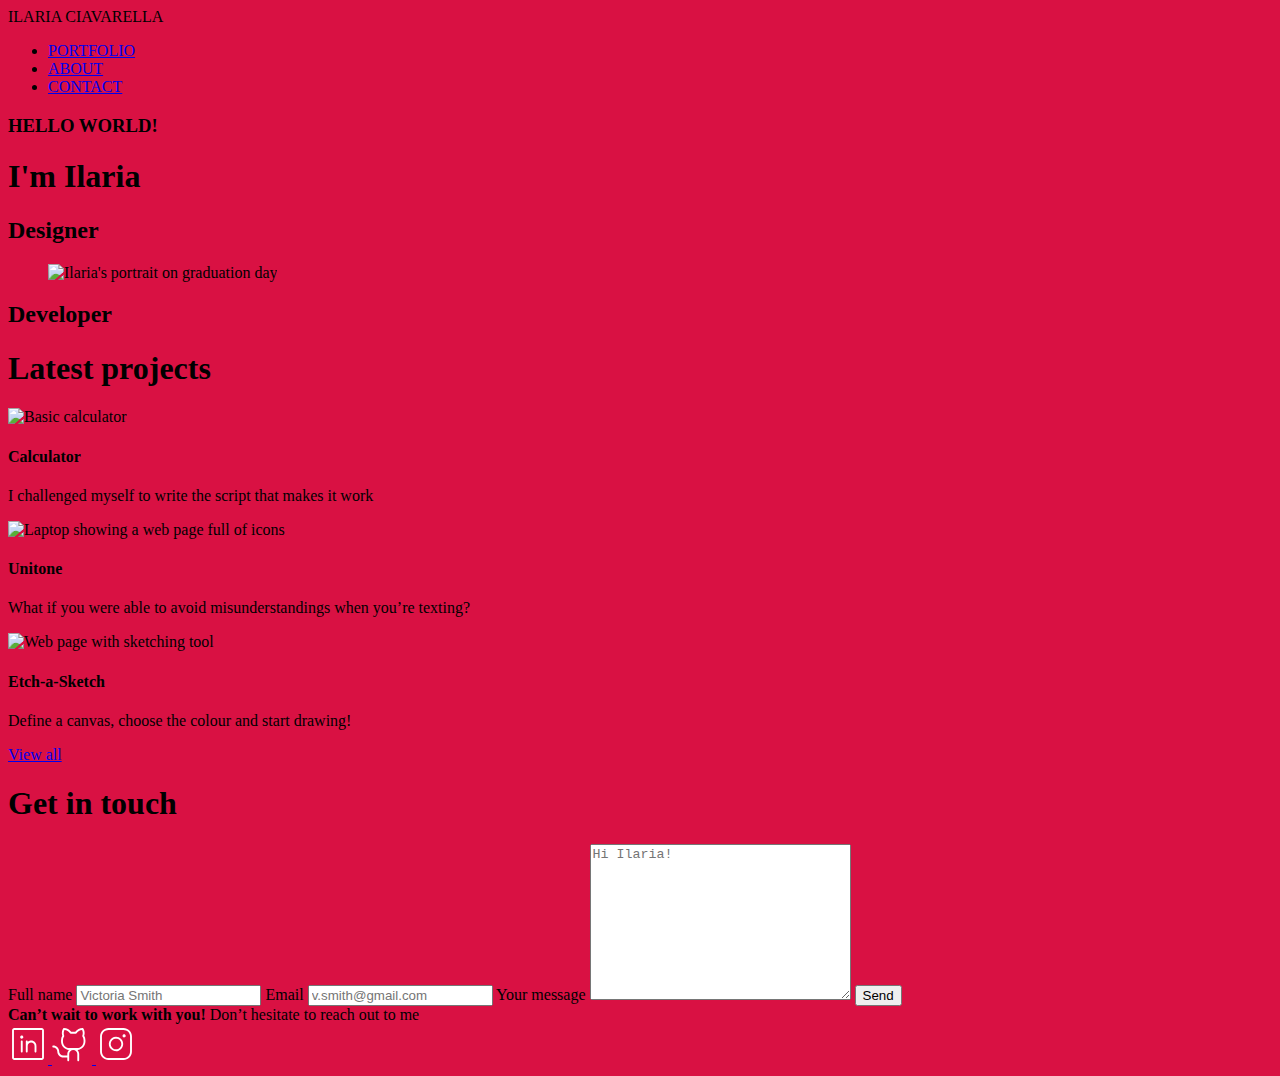
==== index.html @ 9fb79da2 "Add hidden input for contact number" ====
<!DOCTYPE html>
<html lang="en">
	<head>
		<meta charset="UTF-8" />
		<meta name="viewport" content="width=device-width, initial-scale=1.0" />
		<link rel="stylesheet" href="assets/styles.css" />

		<title>Ilaria Ciavarella &ndash; Design &amp; Development Portfolio</title>
		<meta
			name="description"
			content="Welcome to the Wonderland of your friendly neighbourhood creative talent! Here you can witness the fusion of Graphic Design and Web Development. Explore my latest projects and unlock the possibilities of design and technology. Don&rsquo;t hesitate to reach out to me: let&rsquo;s create extraordinary things together!" />

		<!-- Open Graph tags -->
		<meta
			property="og:title"
			content="Ilaria Ciavarella &ndash; Design &amp; Development Portfolio" />
		<meta property="og:type" content="website" />
		<meta
			property="og:description"
			content="Explore my latest projects and unlock the possibilities of design and technology." />
		<meta
			property="og:url"
			content="https://ilariaciavarella.github.io/personal-portfolio/" />
		<meta property="og:image" content="" />

		<!--EmailJS for contact form-->
		<script
			type="text/javascript"
			src="https://cdn.jsdelivr.net/npm/@emailjs/browser@3/dist/email.min.js"></script>
		<script type="text/javascript">
			(function () {
				emailjs.init("iQ42OYH27CbEKpE9A");
			})();
		</script>
		<script type="text/javascript">
			window.onload = function () {
				document
					.getElementById("contact-form")
					.addEventListener("submit", function (event) {
						event.preventDefault();
						// generate a five digit number for the contact_number variable
						this.contact_number.value = (Math.random() * 100000) | 0;
						// these IDs from the previous steps
						emailjs.sendForm("contact_service", "contact_form", this).then(
							function () {
								console.log("SUCCESS!");
							},
							function (error) {
								console.log("FAILED...", error);
							}
						);
					});
			};
		</script>
	</head>
	<body>
		<nav>
			<span>ILARIA CIAVARELLA</span>
			<ul>
				<li><a href="portfolio/">PORTFOLIO</a></li>
				<li><a href="about/">ABOUT</a></li>
				<li><a href="contact/">CONTACT</a></li>
			</ul>
		</nav>
		<main>
			<section>
				<div>
					<h3>HELLO WORLD!</h3>
					<h1>I'm Ilaria</h1>
				</div>
				<div>
					<h2>Designer</h2>
					<figure>
						<img
							src="assets/img/portraits/portrait_bw.jpg"
							alt="Ilaria's portrait on graduation day" />
					</figure>
					<h2>Developer</h2>
				</div>
			</section>
			<section>
				<h1>Latest projects</h1>
				<div>
					<div>
						<img
							src="assets/img/projects/calculator.jpg"
							alt="Basic calculator" />
						<h4>Calculator</h4>
						<p>I challenged myself to write the script that makes it work</p>
					</div>
					<div>
						<img
							src="assets/img/projects/unitone.jpg"
							alt="Laptop showing a web page full of icons" />
						<h4>Unitone</h4>
						<p>
							What if you were able to avoid misunderstandings when you&rsquo;re
							texting?
						</p>
					</div>
					<div>
						<img
							src="assets/img/projects/etch-a-sketch.jpg"
							alt="Web page with sketching tool" />
						<h4>Etch-a-Sketch</h4>
						<p>Define a canvas, choose the colour and start drawing!</p>
					</div>
				</div>
				<a href="portfolio/">View all</a>
			</section>
			<section>
				<h1>Get in touch</h1>
				<form action="" method="get" id="contact-form">
					<input type="hidden" name="contact_number" />
					<label for="name">Full name</label>
					<input
						id="name"
						type="text"
						name="name"
						placeholder="Victoria Smith"
						required />
					<label for="email">Email</label>
					<input
						id="email"
						type="email"
						name="email"
						placeholder="v.smith@gmail.com"
						required />
					<label for="message">Your message</label>
					<textarea
						id="message"
						name="message"
						cols="30"
						rows="10"
						placeholder="Hi Ilaria!"
						required></textarea>

					<button type="submit" value="Send">Send</button>
				</form>
			</section>
		</main>
		<footer>
			<div>
				<strong>Can&rsquo;t wait to work with you!</strong> Don&rsquo;t hesitate
				to reach out to me
			</div>
			<div>
				<a
					href="www.linkedin.com/in/ilaria-ciavarella

">
					<svg
						width="40"
						height="40"
						viewBox="0 0 40 40"
						fill="none"
						xmlns="http://www.w3.org/2000/svg">
						<path
							d="M33.75 4.0625H6.25C5.66984 4.0625 5.11344 4.29297 4.7032 4.7032C4.29297 5.11344 4.0625 5.66984 4.0625 6.25V33.75C4.0625 34.3302 4.29297 34.8866 4.7032 35.2968C5.11344 35.707 5.66984 35.9375 6.25 35.9375H33.75C34.3302 35.9375 34.8866 35.707 35.2968 35.2968C35.707 34.8866 35.9375 34.3302 35.9375 33.75V6.25C35.9375 5.66984 35.707 5.11344 35.2968 4.7032C34.8866 4.29297 34.3302 4.0625 33.75 4.0625ZM34.0625 33.75C34.0625 33.8329 34.0296 33.9124 33.971 33.971C33.9124 34.0296 33.8329 34.0625 33.75 34.0625H6.25C6.16712 34.0625 6.08763 34.0296 6.02903 33.971C5.97042 33.9124 5.9375 33.8329 5.9375 33.75V6.25C5.9375 6.16712 5.97042 6.08763 6.02903 6.02903C6.08763 5.97042 6.16712 5.9375 6.25 5.9375H33.75C33.8329 5.9375 33.9124 5.97042 33.971 6.02903C34.0296 6.08763 34.0625 6.16712 34.0625 6.25V33.75ZM14.6875 17.5V27.5C14.6875 27.7486 14.5887 27.9871 14.4129 28.1629C14.2371 28.3387 13.9986 28.4375 13.75 28.4375C13.5014 28.4375 13.2629 28.3387 13.0871 28.1629C12.9113 27.9871 12.8125 27.7486 12.8125 27.5V17.5C12.8125 17.2514 12.9113 17.0129 13.0871 16.8371C13.2629 16.6613 13.5014 16.5625 13.75 16.5625C13.9986 16.5625 14.2371 16.6613 14.4129 16.8371C14.5887 17.0129 14.6875 17.2514 14.6875 17.5ZM28.4375 21.875V27.5C28.4375 27.7486 28.3387 27.9871 28.1629 28.1629C27.9871 28.3387 27.7486 28.4375 27.5 28.4375C27.2514 28.4375 27.0129 28.3387 26.8371 28.1629C26.6613 27.9871 26.5625 27.7486 26.5625 27.5V21.875C26.5625 20.9633 26.2003 20.089 25.5557 19.4443C24.911 18.7997 24.0367 18.4375 23.125 18.4375C22.2133 18.4375 21.339 18.7997 20.6943 19.4443C20.0497 20.089 19.6875 20.9633 19.6875 21.875V27.5C19.6875 27.7486 19.5887 27.9871 19.4129 28.1629C19.2371 28.3387 18.9986 28.4375 18.75 28.4375C18.5014 28.4375 18.2629 28.3387 18.0871 28.1629C17.9113 27.9871 17.8125 27.7486 17.8125 27.5V17.5C17.8125 17.2514 17.9113 17.0129 18.0871 16.8371C18.2629 16.6613 18.5014 16.5625 18.75 16.5625C18.9986 16.5625 19.2371 16.6613 19.4129 16.8371C19.5887 17.0129 19.6875 17.2514 19.6875 17.5V17.8297C20.4601 17.174 21.4042 16.7529 22.4082 16.6162C23.4123 16.4795 24.4346 16.6328 25.3544 17.0581C26.2742 17.4833 27.0532 18.1627 27.5994 19.0162C28.1457 19.8697 28.4365 20.8617 28.4375 21.875ZM15.3125 13.125C15.3125 13.434 15.2209 13.7361 15.0492 13.9931C14.8775 14.25 14.6335 14.4503 14.3479 14.5686C14.0624 14.6868 13.7483 14.7178 13.4452 14.6575C13.1421 14.5972 12.8637 14.4484 12.6451 14.2299C12.4266 14.0113 12.2778 13.7329 12.2175 13.4298C12.1572 13.1267 12.1882 12.8126 12.3064 12.5271C12.4247 12.2415 12.625 11.9975 12.8819 11.8258C13.1389 11.6541 13.441 11.5625 13.75 11.5625C14.1644 11.5625 14.5618 11.7271 14.8549 12.0201C15.1479 12.3132 15.3125 12.7106 15.3125 13.125Z"
							fill="white" />
					</svg>
				</a>
				<a href="https://github.com/ilariaciavarella">
					<svg
						width="40"
						height="40"
						viewBox="0 0 40 40"
						fill="none"
						xmlns="http://www.w3.org/2000/svg">
						<path
							d="M32.2078 11.8625C32.6023 10.6551 32.7376 9.378 32.6049 8.11471C32.4721 6.85142 32.0743 5.63035 31.4375 4.53127C31.3552 4.38867 31.2367 4.27026 31.0941 4.18797C30.9515 4.10568 30.7897 4.06242 30.625 4.06252C29.1911 4.05934 27.777 4.39783 26.4999 5.04996C25.2228 5.70209 24.1195 6.64908 23.2812 7.81252H19.2188C18.3805 6.64908 17.2772 5.70209 16.0001 5.04996C14.723 4.39783 13.3089 4.05934 11.875 4.06252C11.7103 4.06242 11.5485 4.10568 11.4059 4.18797C11.2633 4.27026 11.1448 4.38867 11.0625 4.53127C10.4257 5.63035 10.0279 6.85142 9.89515 8.11471C9.76241 9.378 9.8977 10.6551 10.2922 11.8625C9.50117 13.1904 9.07683 14.7045 9.0625 16.25V17.5C9.06525 19.6408 9.88071 21.7006 11.344 23.2631C12.8073 24.8256 14.8094 25.7743 16.9453 25.9172C15.8965 27.0177 15.3118 28.4798 15.3125 30V31.5625H11.25C10.1726 31.5625 9.13925 31.1345 8.37738 30.3726C7.61551 29.6108 7.1875 28.5775 7.1875 27.5C7.1875 25.9253 6.56194 24.4151 5.44845 23.3016C4.33495 22.1881 2.82472 21.5625 1.25 21.5625C1.00136 21.5625 0.762903 21.6613 0.587087 21.8371C0.411272 22.0129 0.3125 22.2514 0.3125 22.5C0.3125 22.7487 0.411272 22.9871 0.587087 23.1629C0.762903 23.3388 1.00136 23.4375 1.25 23.4375C2.32744 23.4375 3.36075 23.8655 4.12262 24.6274C4.88449 25.3893 5.3125 26.4226 5.3125 27.5C5.3125 29.0747 5.93806 30.585 7.05155 31.6985C8.16505 32.812 9.67528 33.4375 11.25 33.4375H15.3125V36.25C15.3125 36.4987 15.4113 36.7371 15.5871 36.9129C15.7629 37.0887 16.0014 37.1875 16.25 37.1875C16.4986 37.1875 16.7371 37.0887 16.9129 36.9129C17.0887 36.7371 17.1875 36.4987 17.1875 36.25V30C17.1875 28.9226 17.6155 27.8893 18.3774 27.1274C19.1392 26.3655 20.1726 25.9375 21.25 25.9375C22.3274 25.9375 23.3608 26.3655 24.1226 27.1274C24.8845 27.8893 25.3125 28.9226 25.3125 30V36.25C25.3125 36.4987 25.4113 36.7371 25.5871 36.9129C25.7629 37.0887 26.0014 37.1875 26.25 37.1875C26.4986 37.1875 26.7371 37.0887 26.9129 36.9129C27.0887 36.7371 27.1875 36.4987 27.1875 36.25V30C27.1882 28.4798 26.6035 27.0177 25.5547 25.9172C27.6906 25.7743 29.6927 24.8256 31.156 23.2631C32.6193 21.7006 33.4348 19.6408 33.4375 17.5V16.25C33.4232 14.7045 32.9988 13.1904 32.2078 11.8625ZM31.5625 17.5C31.5625 19.2405 30.8711 20.9097 29.6404 22.1404C28.4097 23.3711 26.7405 24.0625 25 24.0625H17.5C15.7595 24.0625 14.0903 23.3711 12.8596 22.1404C11.6289 20.9097 10.9375 19.2405 10.9375 17.5V16.25C10.9539 14.9322 11.3499 13.647 12.0781 12.5485C12.1738 12.4215 12.2356 12.2723 12.2578 12.1148C12.2799 11.9574 12.2616 11.7969 12.2047 11.6485C11.8509 10.735 11.6882 9.75877 11.7266 8.77999C11.7651 7.80121 12.0038 6.8407 12.4281 5.95783C13.5388 6.04162 14.6146 6.38324 15.5702 6.95554C16.5258 7.52785 17.3347 8.31508 17.9328 9.25471C18.0176 9.38747 18.1345 9.49672 18.2727 9.57237C18.4109 9.64801 18.5659 9.68762 18.7234 9.68752H23.7766C23.934 9.68778 24.0889 9.64842 24.227 9.57305C24.3652 9.49768 24.4822 9.38874 24.5672 9.25627C25.1649 8.31618 25.9738 7.52852 26.9294 6.95591C27.885 6.38331 28.961 6.04156 30.0719 5.95783C30.4962 6.8407 30.7349 7.80121 30.7734 8.77999C30.8118 9.75877 30.6491 10.735 30.2953 11.6485C30.2385 11.7962 30.22 11.956 30.2416 12.1128C30.2632 12.2696 30.3241 12.4184 30.4187 12.5453C31.1493 13.6441 31.5465 14.9307 31.5625 16.25V17.5Z"
							fill="white" />
					</svg>
				</a>
				<a href="https://www.instagram.com/lil.ciavarella/">
					<svg
						width="40"
						height="40"
						viewBox="0 0 40 40"
						fill="none"
						xmlns="http://www.w3.org/2000/svg">
						<path
							d="M20 12.8125C18.5784 12.8125 17.1888 13.234 16.0068 14.0238C14.8249 14.8136 13.9036 15.9361 13.3596 17.2495C12.8156 18.5628 12.6733 20.008 12.9506 21.4022C13.2279 22.7964 13.9125 24.0771 14.9177 25.0823C15.9229 26.0875 17.2036 26.7721 18.5978 27.0494C19.992 27.3267 21.4372 27.1844 22.7505 26.6404C24.0639 26.0964 25.1864 25.1751 25.9762 23.9932C26.766 22.8112 27.1875 21.4216 27.1875 20C27.185 18.0945 26.427 16.2678 25.0796 14.9204C23.7322 13.573 21.9055 12.815 20 12.8125ZM20 25.3125C18.9493 25.3125 17.9222 25.0009 17.0485 24.4172C16.1749 23.8334 15.494 23.0037 15.0919 22.033C14.6898 21.0623 14.5846 19.9941 14.7896 18.9636C14.9946 17.9331 15.5005 16.9865 16.2435 16.2435C16.9865 15.5005 17.9331 14.9946 18.9636 14.7896C19.9941 14.5846 21.0623 14.6898 22.033 15.0919C23.0037 15.494 23.8334 16.1749 24.4172 17.0485C25.0009 17.9222 25.3125 18.9493 25.3125 20C25.3125 21.409 24.7528 22.7602 23.7565 23.7565C22.7602 24.7528 21.409 25.3125 20 25.3125ZM27.5 4.0625H12.5C10.263 4.06498 8.11833 4.95473 6.53653 6.53653C4.95473 8.11833 4.06498 10.263 4.0625 12.5V27.5C4.06498 29.737 4.95473 31.8817 6.53653 33.4635C8.11833 35.0453 10.263 35.935 12.5 35.9375H27.5C29.737 35.935 31.8817 35.0453 33.4635 33.4635C35.0453 31.8817 35.935 29.737 35.9375 27.5V12.5C35.935 10.263 35.0453 8.11833 33.4635 6.53653C31.8817 4.95473 29.737 4.06498 27.5 4.0625ZM34.0625 27.5C34.0625 29.2405 33.3711 30.9097 32.1404 32.1404C30.9097 33.3711 29.2405 34.0625 27.5 34.0625H12.5C10.7595 34.0625 9.09032 33.3711 7.85961 32.1404C6.6289 30.9097 5.9375 29.2405 5.9375 27.5V12.5C5.9375 10.7595 6.6289 9.09032 7.85961 7.85961C9.09032 6.6289 10.7595 5.9375 12.5 5.9375H27.5C29.2405 5.9375 30.9097 6.6289 32.1404 7.85961C33.3711 9.09032 34.0625 10.7595 34.0625 12.5V27.5ZM29.6875 11.875C29.6875 12.184 29.5959 12.4861 29.4242 12.7431C29.2525 13 29.0085 13.2003 28.7229 13.3186C28.4374 13.4368 28.1233 13.4678 27.8202 13.4075C27.5171 13.3472 27.2387 13.1984 27.0201 12.9799C26.8016 12.7613 26.6528 12.4829 26.5925 12.1798C26.5322 11.8767 26.5632 11.5626 26.6814 11.2771C26.7997 10.9915 27 10.7475 27.2569 10.5758C27.5139 10.4041 27.816 10.3125 28.125 10.3125C28.5394 10.3125 28.9368 10.4771 29.2299 10.7701C29.5229 11.0632 29.6875 11.4606 29.6875 11.875Z"
							fill="white" />
					</svg>
				</a>
			</div>
		</footer>
	</body>
</html>
---- assets/styles.css ----
:root {
	--lightgrey: #f0f5f5;
	--red: #d91143;
}

body {
	background: var(--red);
}
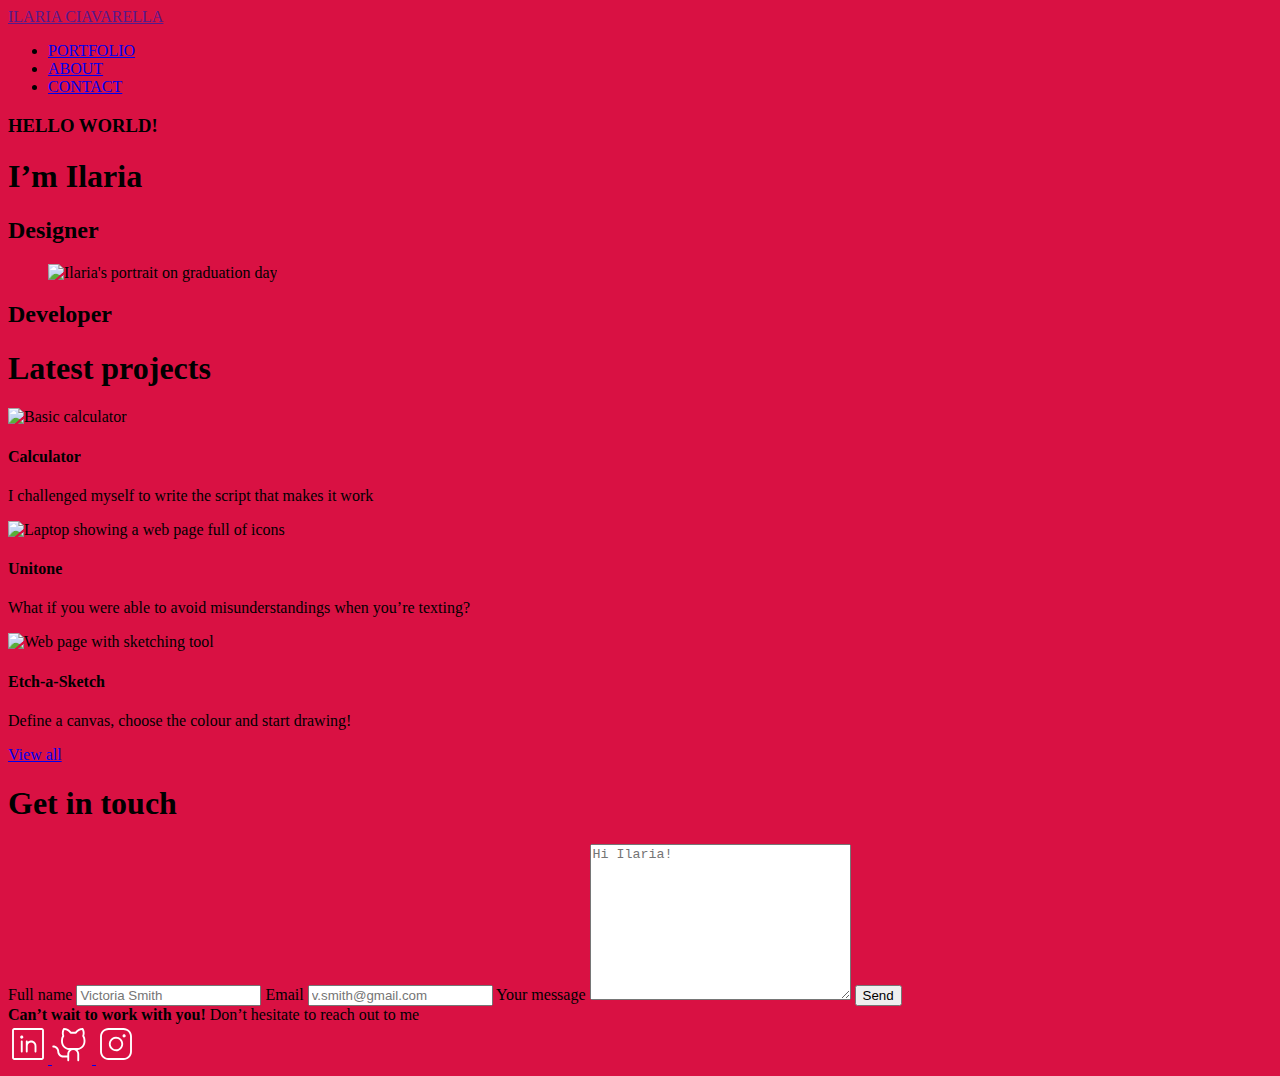
==== commit bc70d04c: "Fix nav links" ====
--- a/index.html
+++ b/index.html
@@ -55,7 +55,7 @@
 	</head>
 	<body>
 		<nav>
-			<span>ILARIA CIAVARELLA</span>
+			<span><a href="">ILARIA CIAVARELLA</a></span>
 			<ul>
 				<li><a href="portfolio/">PORTFOLIO</a></li>
 				<li><a href="about/">ABOUT</a></li>
@@ -66,7 +66,7 @@
 			<section>
 				<div>
 					<h3>HELLO WORLD!</h3>
-					<h1>I'm Ilaria</h1>
+					<h1>I&rsquo;m Ilaria</h1>
 				</div>
 				<div>
 					<h2>Designer</h2>
@@ -112,18 +112,18 @@
 				<h1>Get in touch</h1>
 				<form action="" method="get" id="contact-form">
 					<input type="hidden" name="contact_number" />
-					<label for="name">Full name</label>
+					<label for="user-name">Full name</label>
 					<input
-						id="name"
+						id="user-name"
 						type="text"
-						name="name"
+						name="user-name"
 						placeholder="Victoria Smith"
 						required />
-					<label for="email">Email</label>
+					<label for="user-email">Email</label>
 					<input
-						id="email"
+						id="user-email"
 						type="email"
-						name="email"
+						name="user-email"
 						placeholder="v.smith@gmail.com"
 						required />
 					<label for="message">Your message</label>
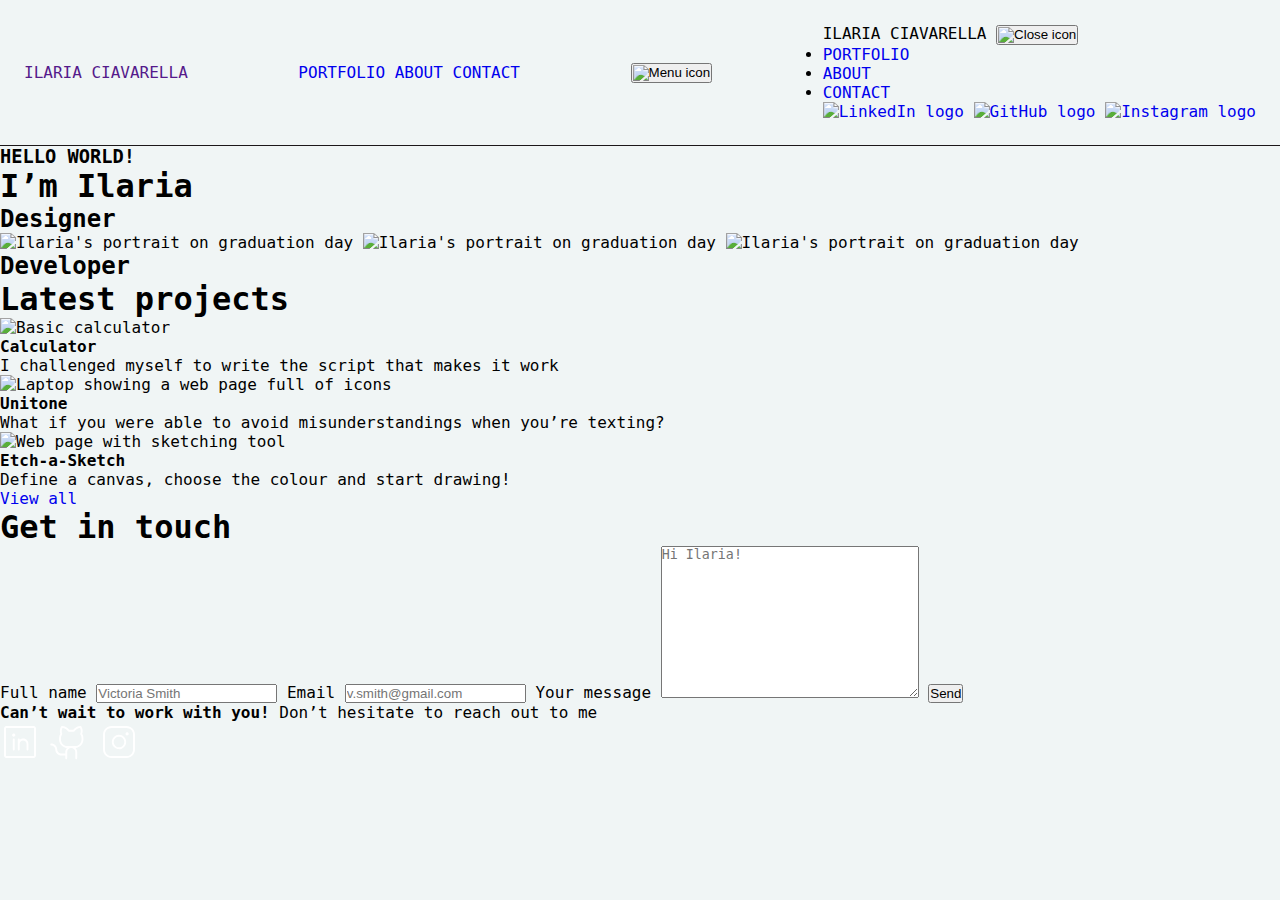
==== commit 219b803d: "Hide menu" ====
--- a/index.html
+++ b/index.html
@@ -4,6 +4,9 @@
 		<meta charset="UTF-8" />
 		<meta name="viewport" content="width=device-width, initial-scale=1.0" />
 		<link rel="stylesheet" href="assets/styles.css" />
+		<link
+			rel="stylesheet"
+			href="//cdn.jsdelivr.net/npm/hack-font@3.3.0/build/web/hack.css" />
 
 		<title>Ilaria Ciavarella &ndash; Design &amp; Development Portfolio</title>
 		<meta
@@ -56,11 +59,48 @@
 	<body>
 		<nav>
 			<span><a href="">ILARIA CIAVARELLA</a></span>
-			<ul>
-				<li><a href="portfolio/">PORTFOLIO</a></li>
-				<li><a href="about/">ABOUT</a></li>
-				<li><a href="contact/">CONTACT</a></li>
+			<ul class="dskt-nav">
+				<li><a href="/portfolio/">PORTFOLIO</a></li>
+				<li><a href="/about/">ABOUT</a></li>
+				<li><a href="/contact/">CONTACT</a></li>
 			</ul>
+			<button id="menu-btn">
+				<img src="assets/img/nav_mobile/nav-menu.svg" alt="Menu icon" />
+			</button>
+
+			<div id="mobile-menu">
+				<div class="menu-style">
+					<div>
+						<span>ILARIA CIAVARELLA</span>
+						<button id="close-btn">
+							<img src="assets/img/nav_mobile/nav-close.svg" alt="Close icon" />
+						</button>
+					</div>
+					<ul class="mobile-nav">
+						<li><a href="portfolio/">PORTFOLIO</a></li>
+						<li><a href="about/">ABOUT</a></li>
+						<li><a href="contact/">CONTACT</a></li>
+					</ul>
+					<div>
+						<a
+							href="www.linkedin.com/in/ilaria-ciavarella
+					
+					">
+							<img
+								src="assets/img/social_icons/linkedin.svg"
+								alt="LinkedIn logo" />
+						</a>
+						<a href="https://github.com/ilariaciavarella">
+							<img src="assets/img/social_icons/github.svg" alt="GitHub logo" />
+						</a>
+						<a href="https://www.instagram.com/lil.ciavarella/">
+							<img
+								src="assets/img/social_icons/instagram.svg"
+								alt="Instagram logo" />
+						</a>
+					</div>
+				</div>
+			</div>
 		</nav>
 		<main>
 			<section>
@@ -71,6 +111,12 @@
 				<div>
 					<h2>Designer</h2>
 					<figure>
+						<img
+							src="assets/img/portraits/portrait_art.jpeg"
+							alt="Ilaria's portrait on graduation day" />
+						<img
+							src="assets/img/portraits/portrait_glitch.gif"
+							alt="Ilaria's portrait on graduation day" />
 						<img
 							src="assets/img/portraits/portrait_bw.jpg"
 							alt="Ilaria's portrait on graduation day" />
--- a/assets/styles.css
+++ b/assets/styles.css
@@ -1,8 +1,83 @@
+/* GLOBAL */
 :root {
 	--lightgrey: #f0f5f5;
 	--red: #d91143;
+	--blue: #2fb6b2;
+	--darkgrey: #1c1719;
+}
+
+* {
+	margin: 0;
+	padding: 0;
+	box-sizing: border-box;
+}
+
+/* TO BE DELETED */
+img[src*=".jp"] {
+	width: 120px;
+}
+
+img[src$=".gif"] {
+	width: 120px;
 }
 
 body {
-	background: var(--red);
+	font-family: Hack, monospace;
+	background-color: var(--lightgrey);
+	font-size: 16px;
+
+	/* TO BE DELETED */
+	width: 100vw;
+	overflow-x: hidden;
+	overflow-y: scroll;
 }
+
+a {
+	text-decoration: none;
+}
+
+nav {
+	background-color: var(--lightgrey);
+	border-bottom: 1px solid var(--darkgrey);
+	padding: 24px;
+	display: flex;
+	align-items: center;
+	justify-content: space-between;
+	position: sticky;
+	top: 0;
+}
+
+@media only screen and (max-width: 500px) {
+	.dskt-nav {
+		display: none;
+	}
+
+	#mobile-menu {
+		display: none;
+	}
+
+	.menu-style {
+		width: 100vw;
+		height: 100vh;
+		padding: 16px 40px;
+		background-color: var(--darkgrey);
+		color: white;
+		display: flex;
+		flex-direction: column;
+		justify-content: space-between;
+	}
+}
+
+@media only screen and (min-width: 501px) {
+	nav > img {
+		display: none;
+	}
+
+	.dskt-nav {
+		list-style-type: none;
+	}
+
+	.dskt-nav > li {
+		display: inline;
+	}
+}
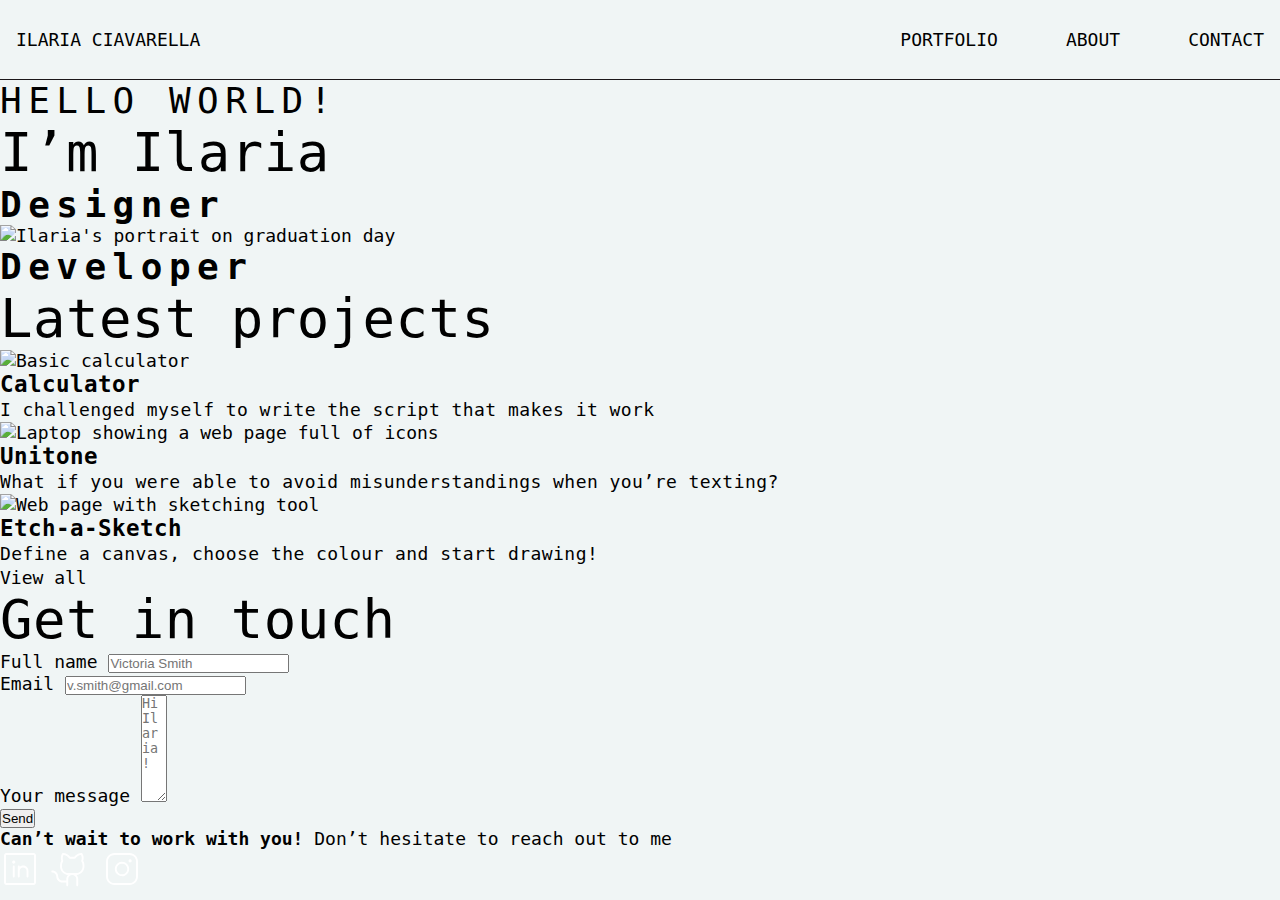
==== commit 338d3899: "add style to nav but now mobile version doesn't work" ====
--- a/index.html
+++ b/index.html
@@ -3,10 +3,11 @@
 	<head>
 		<meta charset="UTF-8" />
 		<meta name="viewport" content="width=device-width, initial-scale=1.0" />
-		<link rel="stylesheet" href="assets/styles.css" />
+		<link rel="stylesheet" href="assets/css/styles.css" />
 		<link
 			rel="stylesheet"
 			href="//cdn.jsdelivr.net/npm/hack-font@3.3.0/build/web/hack.css" />
+		<script src="assets/script/script.js" defer></script>
 
 		<title>Ilaria Ciavarella &ndash; Design &amp; Development Portfolio</title>
 		<meta
@@ -57,25 +58,24 @@
 		</script>
 	</head>
 	<body>
-		<nav>
-			<span><a href="">ILARIA CIAVARELLA</a></span>
-			<ul class="dskt-nav">
-				<li><a href="/portfolio/">PORTFOLIO</a></li>
-				<li><a href="/about/">ABOUT</a></li>
-				<li><a href="/contact/">CONTACT</a></li>
+		<nav id="nav">
+			<span class="logo"><a href="">ILARIA CIAVARELLA</a></span>
+			<ul class="full-nav">
+				<li><a class="nav-link" href="/portfolio/">PORTFOLIO</a></li>
+				<li><a class="nav-link" href="/about/">ABOUT</a></li>
+				<li><a class="nav-link" href="/contact/">CONTACT</a></li>
 			</ul>
-			<button id="menu-btn">
+			<button class="icon" id="menu-btn" onclick="openMenu()">
 				<img src="assets/img/nav_mobile/nav-menu.svg" alt="Menu icon" />
 			</button>
-
+			<button class="icon" id="close-btn" onclick="closeMenu()">
+				<img src="assets/img/nav_mobile/nav-close.svg" alt="Close icon" />
+			</button>
+
+			<!--Mobile menu-->
 			<div id="mobile-menu">
-				<div class="menu-style">
-					<div>
-						<span>ILARIA CIAVARELLA</span>
-						<button id="close-btn">
-							<img src="assets/img/nav_mobile/nav-close.svg" alt="Close icon" />
-						</button>
-					</div>
+				<div id="menu-content">
+					<div class="spacing"></div>
 					<ul class="mobile-nav">
 						<li><a href="portfolio/">PORTFOLIO</a></li>
 						<li><a href="about/">ABOUT</a></li>
@@ -102,89 +102,113 @@
 				</div>
 			</div>
 		</nav>
+
 		<main>
-			<section>
-				<div>
+			<section class="intro">
+				<div id="greetings">
 					<h3>HELLO WORLD!</h3>
 					<h1>I&rsquo;m Ilaria</h1>
 				</div>
-				<div>
+
+				<div id="descr">
 					<h2>Designer</h2>
-					<figure>
-						<img
-							src="assets/img/portraits/portrait_art.jpeg"
-							alt="Ilaria's portrait on graduation day" />
-						<img
-							src="assets/img/portraits/portrait_glitch.gif"
-							alt="Ilaria's portrait on graduation day" />
-						<img
-							src="assets/img/portraits/portrait_bw.jpg"
-							alt="Ilaria's portrait on graduation day" />
-					</figure>
+					<!-- <img
+						src="assets/img/portraits/portrait_art.jpeg"
+						alt="Ilaria's portrait on graduation day" />
+					<img
+						src="assets/img/portraits/portrait_glitch.gif"
+						alt="Ilaria's portrait on graduation day" /> -->
+					<img
+						src="assets/img/portraits/portrait_bw.jpg"
+						alt="Ilaria's portrait on graduation day" />
 					<h2>Developer</h2>
 				</div>
 			</section>
-			<section>
+			<section class="projects">
 				<h1>Latest projects</h1>
-				<div>
-					<div>
-						<img
-							src="assets/img/projects/calculator.jpg"
-							alt="Basic calculator" />
-						<h4>Calculator</h4>
-						<p>I challenged myself to write the script that makes it work</p>
-					</div>
-					<div>
-						<img
-							src="assets/img/projects/unitone.jpg"
-							alt="Laptop showing a web page full of icons" />
-						<h4>Unitone</h4>
-						<p>
-							What if you were able to avoid misunderstandings when you&rsquo;re
-							texting?
-						</p>
-					</div>
-					<div>
-						<img
-							src="assets/img/projects/etch-a-sketch.jpg"
-							alt="Web page with sketching tool" />
-						<h4>Etch-a-Sketch</h4>
-						<p>Define a canvas, choose the colour and start drawing!</p>
-					</div>
-				</div>
-				<a href="portfolio/">View all</a>
+				<div class="card-block">
+					<a href="https://ilariaciavarella.github.io/odin-calculator/">
+						<div class="card">
+							<img
+								src="assets/img/projects/calculator.jpg"
+								alt="Basic calculator" />
+							<div class="caption">
+								<h4>Calculator</h4>
+								<p>
+									I challenged myself to write the script that makes it work
+								</p>
+							</div>
+						</div>
+					</a>
+					<a
+						href="https://www.instagram.com/p/CxadKK4sT_2/?utm_source=ig_web_copy_link&igshid=MzRlODBiNWFlZA==">
+						<div class="card">
+							<img
+								src="assets/img/projects/unitone.jpg"
+								alt="Laptop showing a web page full of icons" />
+							<div class="caption">
+								<h4>Unitone</h4>
+								<p>
+									What if you were able to avoid misunderstandings when
+									you&rsquo;re texting?
+								</p>
+							</div>
+						</div>
+					</a>
+					<a href="https://ilariaciavarella.github.io/odin-etchASketch/">
+						<div class="card">
+							<img
+								src="assets/img/projects/etch-a-sketch.jpg"
+								alt="Web page with sketching tool" />
+							<div class="caption">
+								<h4>Etch-a-Sketch</h4>
+								<p>Define a canvas, choose the colour and start drawing!</p>
+							</div>
+						</div>
+					</a>
+				</div>
+				<a class="btn primary-blue" href="portfolio/">View all</a>
 			</section>
-			<section>
+			<section class="contact">
 				<h1>Get in touch</h1>
 				<form action="" method="get" id="contact-form">
 					<input type="hidden" name="contact_number" />
-					<label for="user-name">Full name</label>
-					<input
-						id="user-name"
-						type="text"
-						name="user-name"
-						placeholder="Victoria Smith"
-						required />
-					<label for="user-email">Email</label>
-					<input
-						id="user-email"
-						type="email"
-						name="user-email"
-						placeholder="v.smith@gmail.com"
-						required />
-					<label for="message">Your message</label>
-					<textarea
-						id="message"
-						name="message"
-						cols="30"
-						rows="10"
-						placeholder="Hi Ilaria!"
-						required></textarea>
-
-					<button type="submit" value="Send">Send</button>
+					<div class="question">
+						<label for="user-name">Full name</label>
+						<input
+							id="user-name"
+							type="text"
+							name="user-name"
+							placeholder="Victoria Smith"
+							required />
+					</div>
+					<div class="question">
+						<label for="user-email">Email</label>
+						<input
+							id="user-email"
+							type="email"
+							name="user-email"
+							placeholder="v.smith@gmail.com"
+							required />
+					</div>
+					<div class="question">
+						<label for="message">Your message</label>
+						<textarea
+							id="message"
+							name="message"
+							cols="1"
+							rows="7"
+							placeholder="Hi Ilaria!"
+							required></textarea>
+					</div>
+
+					<button class="btn primary-red" type="submit" value="Send">
+						Send
+					</button>
 				</form>
 			</section>
 		</main>
+
 		<footer>
 			<div>
 				<strong>Can&rsquo;t wait to work with you!</strong> Don&rsquo;t hesitate
--- a/assets/css/styles.css
+++ b/assets/css/styles.css
@@ -0,0 +1,161 @@
+:root {
+  font-family: "Hack", monospace;
+  font-size: calc(13px + 0.390625vw);
+}
+
+/* Reset default */
+* {
+  margin: 0;
+  padding: 0;
+  box-sizing: border-box;
+}
+
+body {
+  background-color: #f0f5f5;
+}
+
+/* Text default styles */
+p {
+  font-size: 1rem;
+  line-height: 1.4rem;
+  letter-spacing: 0.025rem;
+}
+
+h1 {
+  font-size: 3rem;
+  letter-spacing: 0.025rem;
+  font-weight: normal;
+}
+
+h2 {
+  font-size: 2rem;
+  letter-spacing: 0.36rem;
+}
+
+h3 {
+  font-size: 2rem;
+  letter-spacing: 0.36rem;
+  font-weight: normal;
+}
+
+h4 {
+  font-size: 1.25rem;
+  letter-spacing: 0.025rem;
+}
+
+a {
+  text-decoration: none;
+  color: inherit;
+}
+
+/* NAV BAR */
+nav {
+  height: 80px;
+  background-color: #f0f5f5;
+  border-bottom: 1px solid #1c1719;
+  padding: 16px;
+  position: sticky;
+  top: 0;
+  left: 0;
+  z-index: 1;
+  display: flex;
+  justify-content: space-between;
+  align-items: center;
+}
+nav #close-btn {
+  display: none;
+}
+
+@media screen and (max-width: 663px) {
+  .full-nav {
+    display: none;
+  }
+  #mobile-menu {
+    width: 100%;
+    height: 0;
+    position: fixed;
+    z-index: 1;
+    top: 80px;
+    left: 0;
+    background-color: #1c1719;
+    overflow-y: hidden;
+    transition: height 300ms ease-in-out;
+  }
+  #mobile-menu #menu-content {
+    display: flex;
+    flex-direction: column;
+    align-items: center;
+    justify-content: space-between;
+    padding: 40px 0;
+    transition: height 300ms ease-in-out;
+    color: white;
+  }
+  #mobile-menu .spacing {
+    height: 1px;
+    content: "";
+  }
+  #mobile-menu .mobile-nav {
+    list-style-type: none;
+    width: 100vw;
+  }
+  #mobile-menu .mobile-nav a {
+    display: block;
+    padding: 36px;
+    text-align: center;
+    border-top: 1px solid #f0f5f5;
+  }
+  #mobile-menu .mobile-nav a:last-of-type {
+    border-bottom: 1px solid #f0f5f5;
+  }
+  #mobile-menu .mobile-nav a:active {
+    background-color: rgba(217, 17, 67, 0.25);
+  }
+  #mobile-menu .mobile-nav a img {
+    filter: invert(100%);
+    width: 40px;
+    margin: 0 12px;
+  }
+}
+@media only screen and (min-width: 664px) {
+  #menu-btn,
+  #mobile-menu {
+    display: none;
+  }
+  .full-nav {
+    list-style: none;
+  }
+  .full-nav li {
+    display: inline;
+    margin-left: 4vw;
+    margin-right: -6px;
+  }
+  .nav-link {
+    display: inline-block;
+    position: relative;
+    padding: 8px 6px;
+  }
+  .nav-link::after {
+    content: "";
+    position: absolute;
+    width: 100%;
+    transform: scaleX(0);
+    height: 2px;
+    bottom: 0;
+    left: 0;
+    background-color: #1c1719;
+    transform-origin: bottom center;
+    transition: transform 300ms ease-in-out;
+  }
+  .nav-link:hover {
+    font-weight: bold;
+  }
+  .nav-link:hover::after {
+    transform: scaleX(1);
+  }
+  .nav-link:active {
+    color: #2fb6b2;
+  }
+  .nav-link:active::after {
+    background-color: #2fb6b2;
+  }
+}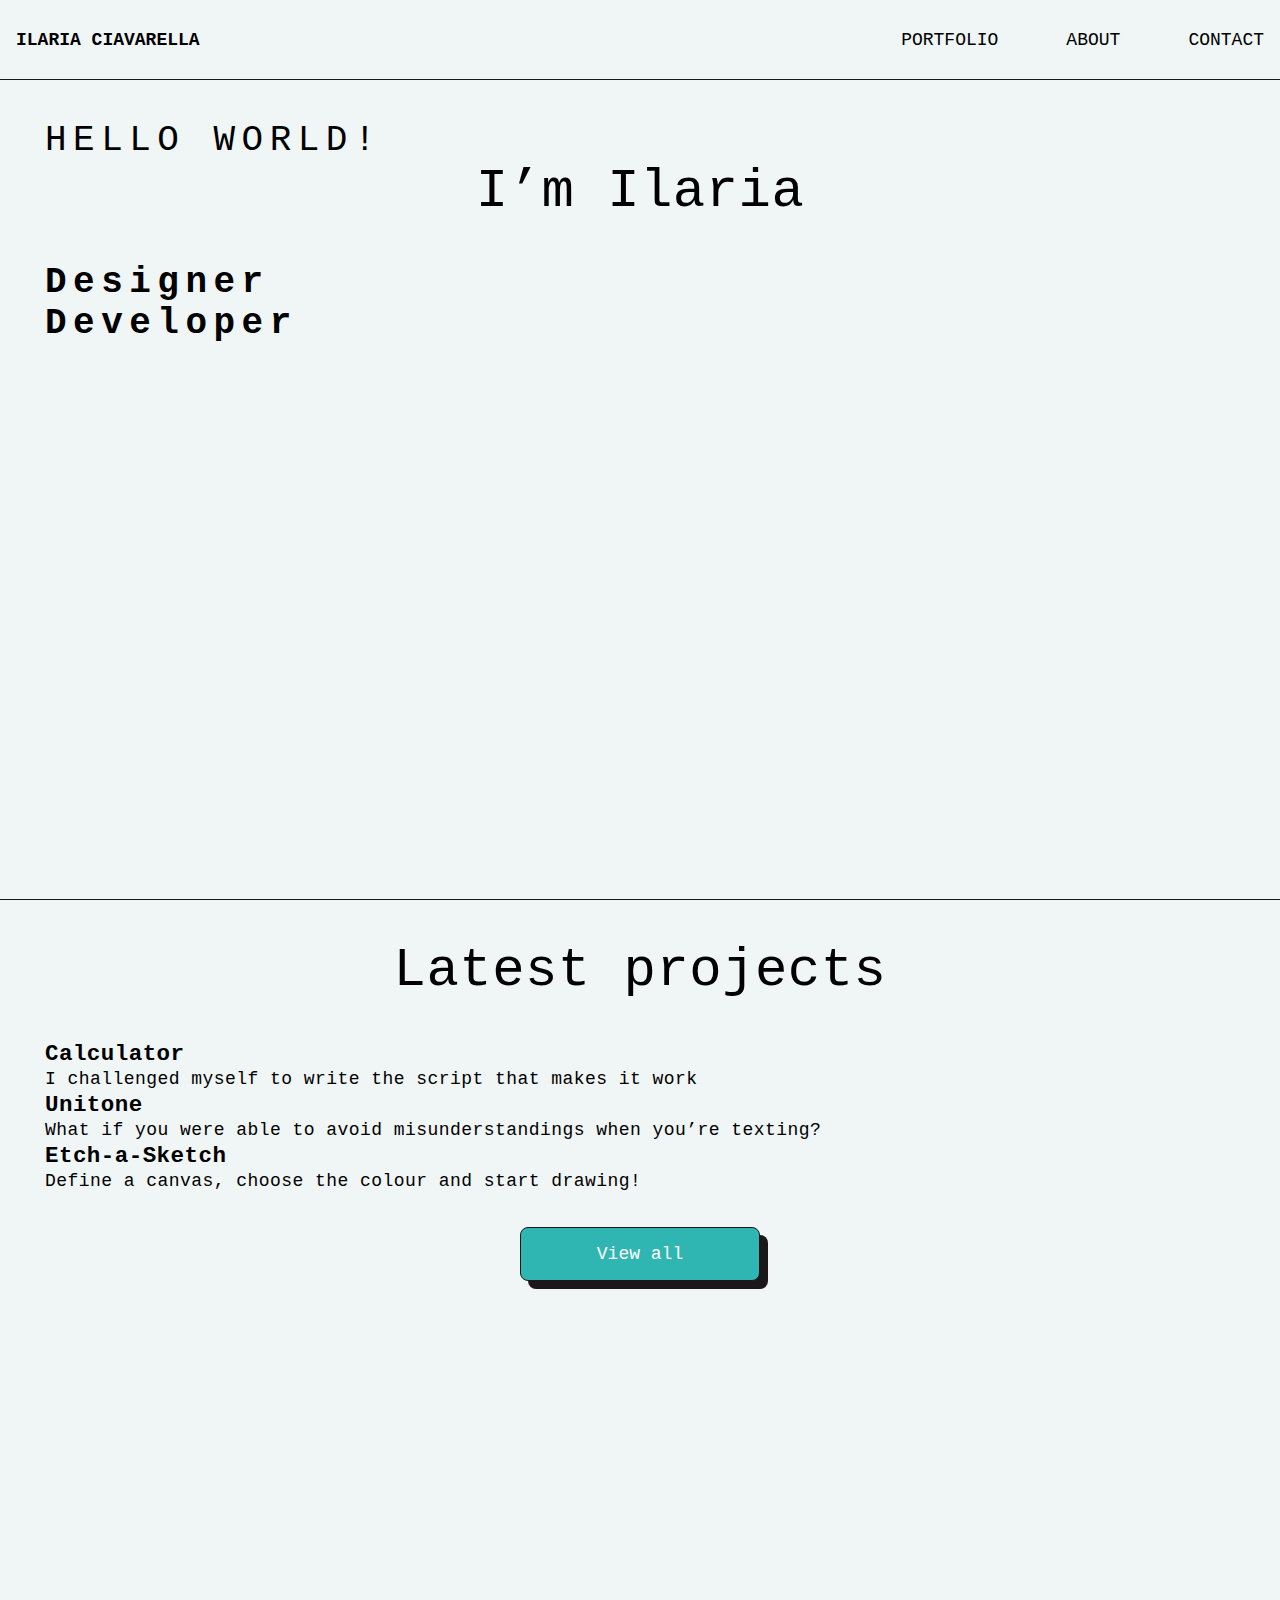
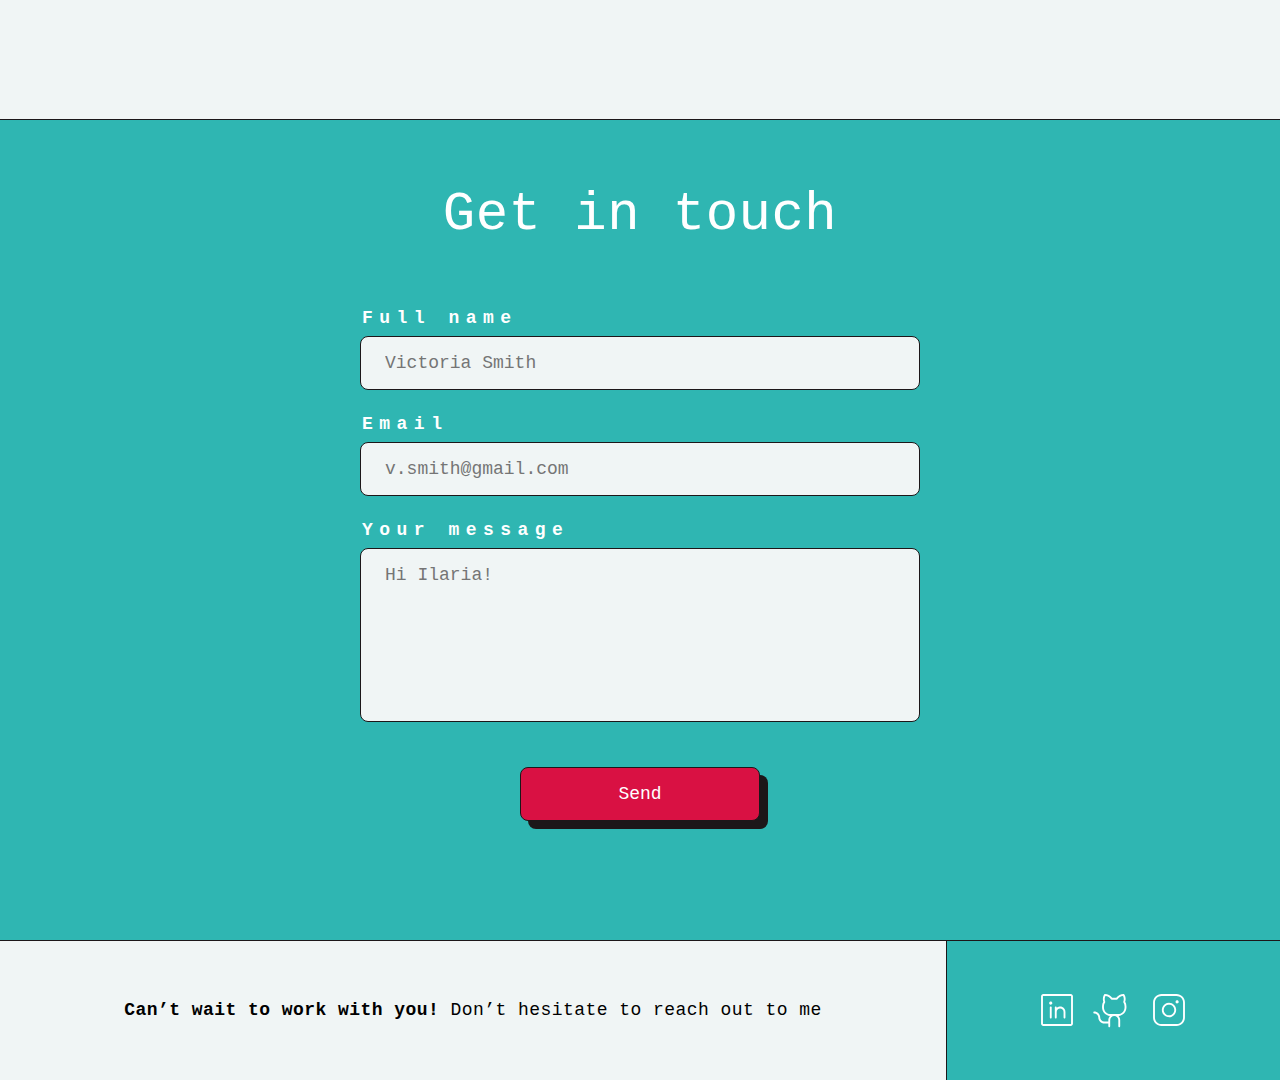
==== commit 597fc910: "Contact section for all devices" ====
--- a/index.html
+++ b/index.html
@@ -7,6 +7,7 @@
 		<link
 			rel="stylesheet"
 			href="//cdn.jsdelivr.net/npm/hack-font@3.3.0/build/web/hack.css" />
+
 		<script src="assets/script/script.js" defer></script>
 
 		<title>Ilaria Ciavarella &ndash; Design &amp; Development Portfolio</title>
@@ -66,10 +67,47 @@
 				<li><a class="nav-link" href="/contact/">CONTACT</a></li>
 			</ul>
 			<button class="icon" id="menu-btn" onclick="openMenu()">
-				<img src="assets/img/nav_mobile/nav-menu.svg" alt="Menu icon" />
+				<svg
+					width="40"
+					height="40"
+					viewBox="0 0 40 40"
+					fill="none"
+					xmlns="http://www.w3.org/2000/svg">
+					<path
+						d="M5 8H35"
+						stroke="black"
+						stroke-width="2"
+						stroke-linecap="round" />
+					<path
+						d="M5 20H35"
+						stroke="black"
+						stroke-width="2"
+						stroke-linecap="round" />
+					<path
+						d="M5 32H35"
+						stroke="black"
+						stroke-width="2"
+						stroke-linecap="round" />
+				</svg>
 			</button>
 			<button class="icon" id="close-btn" onclick="closeMenu()">
-				<img src="assets/img/nav_mobile/nav-close.svg" alt="Close icon" />
+				<svg
+					width="40"
+					height="40"
+					viewBox="0 0 40 40"
+					fill="none"
+					xmlns="http://www.w3.org/2000/svg">
+					<path
+						d="M6.5647 33.435L33.4348 6.56497"
+						stroke="#F0F5F5"
+						stroke-width="2"
+						stroke-linecap="round" />
+					<path
+						d="M6.5647 6.56497L33.4348 33.435"
+						stroke="#F0F5F5"
+						stroke-width="2"
+						stroke-linecap="round" />
+				</svg>
 			</button>
 
 			<!--Mobile menu-->
@@ -83,7 +121,7 @@
 					</ul>
 					<div>
 						<a
-							href="www.linkedin.com/in/ilaria-ciavarella
+							href="https://www.linkedin.com/in/ilaria-ciavarella
 					
 					">
 							<img
@@ -206,17 +244,20 @@
 						Send
 					</button>
 				</form>
+				<div class="space"></div>
 			</section>
 		</main>
 
 		<footer>
-			<div>
-				<strong>Can&rsquo;t wait to work with you!</strong> Don&rsquo;t hesitate
-				to reach out to me
+			<div class="cta">
+				<p>
+					<strong>Can&rsquo;t wait to work with you!</strong>
+					Don&rsquo;t&nbsp;hesitate to reach out to&nbsp;me
+				</p>
 			</div>
-			<div>
+			<div class="social">
 				<a
-					href="www.linkedin.com/in/ilaria-ciavarella
+					href="https://www.linkedin.com/in/ilaria-ciavarella
 
 ">
 					<svg
--- a/assets/css/styles.css
+++ b/assets/css/styles.css
@@ -46,6 +46,13 @@
 a {
   text-decoration: none;
   color: inherit;
+}
+
+label {
+  display: block;
+  font-size: 1rem;
+  font-weight: bold;
+  letter-spacing: 0.36rem;
 }
 
 /* NAV BAR */
@@ -62,6 +69,9 @@
   justify-content: space-between;
   align-items: center;
 }
+nav .logo {
+  font-weight: bold;
+}
 nav #close-btn {
   display: none;
 }
@@ -81,7 +91,12 @@
     overflow-y: hidden;
     transition: height 300ms ease-in-out;
   }
+  #mobile-menu .spacing {
+    height: 1px;
+    content: "";
+  }
   #mobile-menu #menu-content {
+    height: 100%;
     display: flex;
     flex-direction: column;
     align-items: center;
@@ -90,9 +105,10 @@
     transition: height 300ms ease-in-out;
     color: white;
   }
-  #mobile-menu .spacing {
-    height: 1px;
-    content: "";
+  #mobile-menu #menu-content img {
+    filter: invert(100%);
+    width: 40px;
+    margin: 0 12px;
   }
   #mobile-menu .mobile-nav {
     list-style-type: none;
@@ -104,16 +120,11 @@
     text-align: center;
     border-top: 1px solid #f0f5f5;
   }
-  #mobile-menu .mobile-nav a:last-of-type {
-    border-bottom: 1px solid #f0f5f5;
-  }
   #mobile-menu .mobile-nav a:active {
     background-color: rgba(217, 17, 67, 0.25);
   }
-  #mobile-menu .mobile-nav a img {
-    filter: invert(100%);
-    width: 40px;
-    margin: 0 12px;
+  #mobile-menu .mobile-nav li:last-of-type a {
+    border-bottom: 1px solid #f0f5f5;
   }
 }
 @media only screen and (min-width: 664px) {
@@ -153,9 +164,219 @@
     transform: scaleX(1);
   }
   .nav-link:active {
-    color: #2fb6b2;
+    color: #d91143;
   }
   .nav-link:active::after {
     background-color: #2fb6b2;
   }
+}
+/* ---------------------------------------------------------- */
+/* BUTTONS */
+.btn {
+  border: 1px solid #1c1719;
+  box-shadow: #1c1719 8px 8px 0;
+  border-radius: 8px;
+  cursor: pointer;
+  transition: 300ms ease-in-out;
+  padding: 16px;
+  display: block;
+  width: 100%;
+  max-width: 240px;
+  text-align: center;
+  margin: 32px auto;
+  font-size: inherit;
+  font-family: "Hack", monospace;
+}
+.btn:active {
+  box-shadow: none;
+  transform: translate(8px, 8px);
+}
+
+.primary-blue {
+  background-color: #2fb6b2;
+  color: white;
+}
+.primary-blue:hover {
+  background-color: #228582;
+}
+.primary-blue:active {
+  background-color: #15514f;
+}
+
+.primary-red {
+  background-color: #d91143;
+  color: white;
+}
+.primary-red:hover {
+  background-color: #a00d31;
+}
+.primary-red:active {
+  background-color: #63081e;
+}
+
+.secondary {
+  background-color: #f0f5f5;
+  color: black;
+}
+.secondary:hover {
+  background-color: #cbdddd;
+}
+.secondary:active {
+  background-color: #a4c2c2;
+}
+
+.icon {
+  cursor: pointer;
+  padding: 4px;
+  margin-right: -4px;
+  border-radius: 8px;
+  border: none;
+  background: none;
+  display: flex;
+  align-items: center;
+}
+.icon:hover svg path {
+  stroke: #a00d31;
+}
+.icon:active {
+  border: 1px solid #2fb6b2;
+  margin-right: -5px;
+}
+.icon:active svg path {
+  stroke: #2fb6b2;
+}
+
+.icon-text {
+  margin: 32px 0;
+  max-width: 440px;
+  display: flex;
+  justify-content: flex-start;
+  align-items: center;
+  padding: 16px;
+  gap: 1rem;
+  text-align: start;
+  overflow-x: hidden;
+}
+.icon-text img {
+  width: 40px;
+}
+.icon-text:hover {
+  background-color: #cbdddd;
+}
+.icon-text:active {
+  background-color: #a4c2c2;
+}
+
+/* ---------------------------------------------------------- */
+/* FOOTER */
+footer {
+  background-color: #2fb6b2;
+  min-height: 140px;
+  text-align: center;
+  border-top: 1px solid #1c1719;
+}
+footer div {
+  padding: 40px 0;
+}
+footer .social a {
+  display: inline-block;
+  margin: 0 4px;
+  padding: 4px 4px 0 4px;
+}
+footer .social a:hover svg path {
+  fill: #228582;
+}
+footer .social a:active svg path {
+  fill: #1c1719;
+}
+
+@media screen and (max-width: 572px) {
+  footer {
+    color: white;
+    padding: 0 2.5rem;
+  }
+  footer .cta {
+    padding-bottom: 0;
+  }
+}
+@media only screen and (min-width: 573px) {
+  footer {
+    display: flex;
+  }
+  footer div {
+    padding: 0 1.2rem;
+  }
+  footer .cta {
+    background-color: #f0f5f5;
+    border-right: 1px solid #1c1719;
+    display: flex;
+    align-items: center;
+    justify-content: center;
+    min-width: 60%;
+    flex: 1 1 auto;
+  }
+  footer .social {
+    display: flex;
+    align-items: center;
+    justify-content: center;
+    margin: 0 auto;
+    flex: 1 1 10%;
+  }
+}
+form {
+  max-width: 560px;
+  margin: 0 auto;
+}
+form input[type=text],
+form input[type=email],
+form textarea {
+  width: 100%;
+  padding: 16px 24px;
+  border: 1px solid #1c1719;
+  border-radius: 8px;
+  background-color: #f0f5f5;
+  font-family: inherit;
+  font-size: inherit;
+}
+form textarea {
+  resize: none;
+}
+form label {
+  padding-left: 2px;
+  margin-bottom: 8px;
+}
+
+.question {
+  margin-bottom: 24px;
+}
+.question:last-of-type {
+  margin-bottom: 40px;
+}
+
+main img {
+  display: none;
+}
+
+section {
+  min-height: calc(100vh - 80px);
+  padding: 40px 2.5rem;
+  border-bottom: 1px solid #1c1719;
+}
+section h1 {
+  text-align: center;
+  margin-bottom: 40px;
+}
+
+.contact {
+  background-color: #2fb6b2;
+  color: white;
+  border: none;
+  display: flex;
+  flex-direction: column;
+  justify-content: space-evenly;
+  align-items: center;
+}
+.contact #contact-form {
+  margin: 0;
+  width: 100%;
 }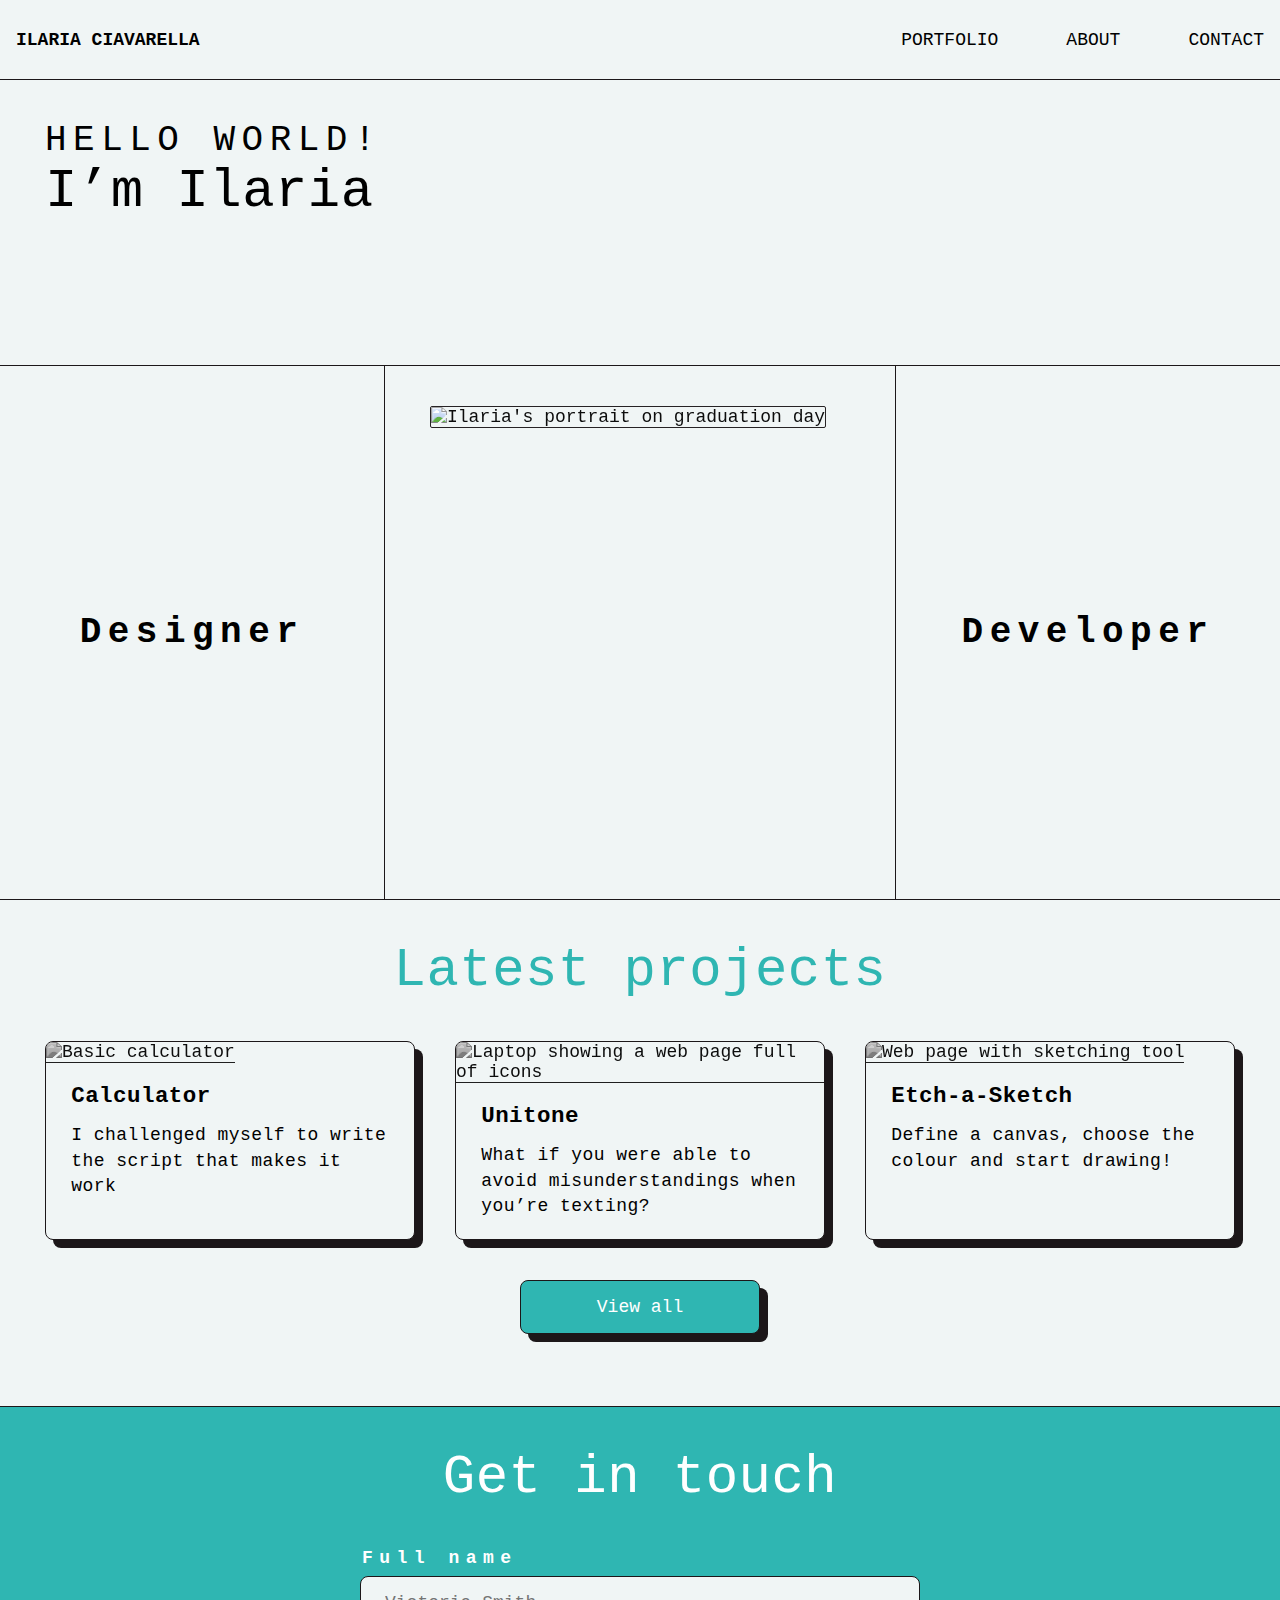
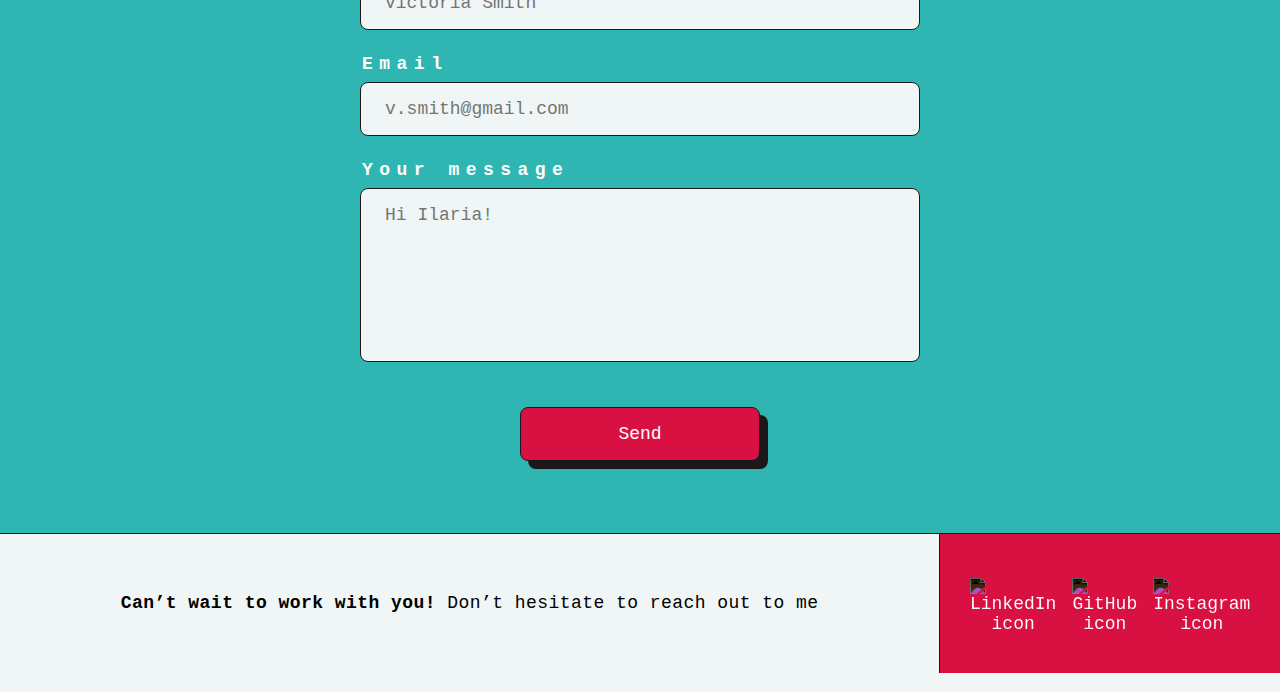
==== commit 56da052a: "Change relative links home" ====
--- a/index.html
+++ b/index.html
@@ -58,13 +58,14 @@
 			};
 		</script>
 	</head>
+
 	<body>
 		<nav id="nav">
 			<span class="logo"><a href="">ILARIA CIAVARELLA</a></span>
 			<ul class="full-nav">
-				<li><a class="nav-link" href="/portfolio/">PORTFOLIO</a></li>
-				<li><a class="nav-link" href="/about/">ABOUT</a></li>
-				<li><a class="nav-link" href="/contact/">CONTACT</a></li>
+				<li><a class="nav-link" href="portfolio/">PORTFOLIO</a></li>
+				<li><a class="nav-link" href="about/">ABOUT</a></li>
+				<li><a class="nav-link" href="contact/">CONTACT</a></li>
 			</ul>
 			<button class="icon" id="menu-btn" onclick="openMenu()">
 				<svg
@@ -115,26 +116,50 @@
 				<div id="menu-content">
 					<div class="spacing"></div>
 					<ul class="mobile-nav">
-						<li><a href="portfolio/">PORTFOLIO</a></li>
-						<li><a href="about/">ABOUT</a></li>
-						<li><a href="contact/">CONTACT</a></li>
+						<li><a href="/portfolio/">PORTFOLIO</a></li>
+						<li><a href="/about/">ABOUT</a></li>
+						<li><a href="/contact/">CONTACT</a></li>
 					</ul>
-					<div>
+					<div id="nav-social">
 						<a
 							href="https://www.linkedin.com/in/ilaria-ciavarella
 					
-					">
-							<img
-								src="assets/img/social_icons/linkedin.svg"
-								alt="LinkedIn logo" />
+					"
+							target="_blank">
+							<svg
+								width="40"
+								height="40"
+								viewBox="0 0 40 40"
+								fill="none"
+								xmlns="http://www.w3.org/2000/svg">
+								<path
+									d="M33.75 4.0625H6.25C5.66984 4.0625 5.11344 4.29297 4.7032 4.7032C4.29297 5.11344 4.0625 5.66984 4.0625 6.25V33.75C4.0625 34.3302 4.29297 34.8866 4.7032 35.2968C5.11344 35.707 5.66984 35.9375 6.25 35.9375H33.75C34.3302 35.9375 34.8866 35.707 35.2968 35.2968C35.707 34.8866 35.9375 34.3302 35.9375 33.75V6.25C35.9375 5.66984 35.707 5.11344 35.2968 4.7032C34.8866 4.29297 34.3302 4.0625 33.75 4.0625ZM34.0625 33.75C34.0625 33.8329 34.0296 33.9124 33.971 33.971C33.9124 34.0296 33.8329 34.0625 33.75 34.0625H6.25C6.16712 34.0625 6.08763 34.0296 6.02903 33.971C5.97042 33.9124 5.9375 33.8329 5.9375 33.75V6.25C5.9375 6.16712 5.97042 6.08763 6.02903 6.02903C6.08763 5.97042 6.16712 5.9375 6.25 5.9375H33.75C33.8329 5.9375 33.9124 5.97042 33.971 6.02903C34.0296 6.08763 34.0625 6.16712 34.0625 6.25V33.75ZM14.6875 17.5V27.5C14.6875 27.7486 14.5887 27.9871 14.4129 28.1629C14.2371 28.3387 13.9986 28.4375 13.75 28.4375C13.5014 28.4375 13.2629 28.3387 13.0871 28.1629C12.9113 27.9871 12.8125 27.7486 12.8125 27.5V17.5C12.8125 17.2514 12.9113 17.0129 13.0871 16.8371C13.2629 16.6613 13.5014 16.5625 13.75 16.5625C13.9986 16.5625 14.2371 16.6613 14.4129 16.8371C14.5887 17.0129 14.6875 17.2514 14.6875 17.5ZM28.4375 21.875V27.5C28.4375 27.7486 28.3387 27.9871 28.1629 28.1629C27.9871 28.3387 27.7486 28.4375 27.5 28.4375C27.2514 28.4375 27.0129 28.3387 26.8371 28.1629C26.6613 27.9871 26.5625 27.7486 26.5625 27.5V21.875C26.5625 20.9633 26.2003 20.089 25.5557 19.4443C24.911 18.7997 24.0367 18.4375 23.125 18.4375C22.2133 18.4375 21.339 18.7997 20.6943 19.4443C20.0497 20.089 19.6875 20.9633 19.6875 21.875V27.5C19.6875 27.7486 19.5887 27.9871 19.4129 28.1629C19.2371 28.3387 18.9986 28.4375 18.75 28.4375C18.5014 28.4375 18.2629 28.3387 18.0871 28.1629C17.9113 27.9871 17.8125 27.7486 17.8125 27.5V17.5C17.8125 17.2514 17.9113 17.0129 18.0871 16.8371C18.2629 16.6613 18.5014 16.5625 18.75 16.5625C18.9986 16.5625 19.2371 16.6613 19.4129 16.8371C19.5887 17.0129 19.6875 17.2514 19.6875 17.5V17.8297C20.4601 17.174 21.4042 16.7529 22.4082 16.6162C23.4123 16.4795 24.4346 16.6328 25.3544 17.0581C26.2742 17.4833 27.0532 18.1627 27.5994 19.0162C28.1457 19.8697 28.4365 20.8617 28.4375 21.875ZM15.3125 13.125C15.3125 13.434 15.2209 13.7361 15.0492 13.9931C14.8775 14.25 14.6335 14.4503 14.3479 14.5686C14.0624 14.6868 13.7483 14.7178 13.4452 14.6575C13.1421 14.5972 12.8637 14.4484 12.6451 14.2299C12.4266 14.0113 12.2778 13.7329 12.2175 13.4298C12.1572 13.1267 12.1882 12.8126 12.3064 12.5271C12.4247 12.2415 12.625 11.9975 12.8819 11.8258C13.1389 11.6541 13.441 11.5625 13.75 11.5625C14.1644 11.5625 14.5618 11.7271 14.8549 12.0201C15.1479 12.3132 15.3125 12.7106 15.3125 13.125Z"
+									fill="white" />
+							</svg>
 						</a>
-						<a href="https://github.com/ilariaciavarella">
-							<img src="assets/img/social_icons/github.svg" alt="GitHub logo" />
+						<a href="https://github.com/ilariaciavarella" target="_blank">
+							<svg
+								width="40"
+								height="40"
+								viewBox="0 0 40 40"
+								fill="none"
+								xmlns="http://www.w3.org/2000/svg">
+								<path
+									d="M32.2078 11.8625C32.6023 10.6551 32.7376 9.378 32.6049 8.11471C32.4721 6.85142 32.0743 5.63035 31.4375 4.53127C31.3552 4.38867 31.2367 4.27026 31.0941 4.18797C30.9515 4.10568 30.7897 4.06242 30.625 4.06252C29.1911 4.05934 27.777 4.39783 26.4999 5.04996C25.2228 5.70209 24.1195 6.64908 23.2812 7.81252H19.2188C18.3805 6.64908 17.2772 5.70209 16.0001 5.04996C14.723 4.39783 13.3089 4.05934 11.875 4.06252C11.7103 4.06242 11.5485 4.10568 11.4059 4.18797C11.2633 4.27026 11.1448 4.38867 11.0625 4.53127C10.4257 5.63035 10.0279 6.85142 9.89515 8.11471C9.76241 9.378 9.8977 10.6551 10.2922 11.8625C9.50117 13.1904 9.07683 14.7045 9.0625 16.25V17.5C9.06525 19.6408 9.88071 21.7006 11.344 23.2631C12.8073 24.8256 14.8094 25.7743 16.9453 25.9172C15.8965 27.0177 15.3118 28.4798 15.3125 30V31.5625H11.25C10.1726 31.5625 9.13925 31.1345 8.37738 30.3726C7.61551 29.6108 7.1875 28.5775 7.1875 27.5C7.1875 25.9253 6.56194 24.4151 5.44845 23.3016C4.33495 22.1881 2.82472 21.5625 1.25 21.5625C1.00136 21.5625 0.762903 21.6613 0.587087 21.8371C0.411272 22.0129 0.3125 22.2514 0.3125 22.5C0.3125 22.7487 0.411272 22.9871 0.587087 23.1629C0.762903 23.3388 1.00136 23.4375 1.25 23.4375C2.32744 23.4375 3.36075 23.8655 4.12262 24.6274C4.88449 25.3893 5.3125 26.4226 5.3125 27.5C5.3125 29.0747 5.93806 30.585 7.05155 31.6985C8.16505 32.812 9.67528 33.4375 11.25 33.4375H15.3125V36.25C15.3125 36.4987 15.4113 36.7371 15.5871 36.9129C15.7629 37.0887 16.0014 37.1875 16.25 37.1875C16.4986 37.1875 16.7371 37.0887 16.9129 36.9129C17.0887 36.7371 17.1875 36.4987 17.1875 36.25V30C17.1875 28.9226 17.6155 27.8893 18.3774 27.1274C19.1392 26.3655 20.1726 25.9375 21.25 25.9375C22.3274 25.9375 23.3608 26.3655 24.1226 27.1274C24.8845 27.8893 25.3125 28.9226 25.3125 30V36.25C25.3125 36.4987 25.4113 36.7371 25.5871 36.9129C25.7629 37.0887 26.0014 37.1875 26.25 37.1875C26.4986 37.1875 26.7371 37.0887 26.9129 36.9129C27.0887 36.7371 27.1875 36.4987 27.1875 36.25V30C27.1882 28.4798 26.6035 27.0177 25.5547 25.9172C27.6906 25.7743 29.6927 24.8256 31.156 23.2631C32.6193 21.7006 33.4348 19.6408 33.4375 17.5V16.25C33.4232 14.7045 32.9988 13.1904 32.2078 11.8625ZM31.5625 17.5C31.5625 19.2405 30.8711 20.9097 29.6404 22.1404C28.4097 23.3711 26.7405 24.0625 25 24.0625H17.5C15.7595 24.0625 14.0903 23.3711 12.8596 22.1404C11.6289 20.9097 10.9375 19.2405 10.9375 17.5V16.25C10.9539 14.9322 11.3499 13.647 12.0781 12.5485C12.1738 12.4215 12.2356 12.2723 12.2578 12.1148C12.2799 11.9574 12.2616 11.7969 12.2047 11.6485C11.8509 10.735 11.6882 9.75877 11.7266 8.77999C11.7651 7.80121 12.0038 6.8407 12.4281 5.95783C13.5388 6.04162 14.6146 6.38324 15.5702 6.95554C16.5258 7.52785 17.3347 8.31508 17.9328 9.25471C18.0176 9.38747 18.1345 9.49672 18.2727 9.57237C18.4109 9.64801 18.5659 9.68762 18.7234 9.68752H23.7766C23.934 9.68778 24.0889 9.64842 24.227 9.57305C24.3652 9.49768 24.4822 9.38874 24.5672 9.25627C25.1649 8.31618 25.9738 7.52852 26.9294 6.95591C27.885 6.38331 28.961 6.04156 30.0719 5.95783C30.4962 6.8407 30.7349 7.80121 30.7734 8.77999C30.8118 9.75877 30.6491 10.735 30.2953 11.6485C30.2385 11.7962 30.22 11.956 30.2416 12.1128C30.2632 12.2696 30.3241 12.4184 30.4187 12.5453C31.1493 13.6441 31.5465 14.9307 31.5625 16.25V17.5Z"
+									fill="white" />
+							</svg>
 						</a>
-						<a href="https://www.instagram.com/lil.ciavarella/">
-							<img
-								src="assets/img/social_icons/instagram.svg"
-								alt="Instagram logo" />
+						<a href="https://www.instagram.com/lil.ciavarella/" target="_blank">
+							<svg
+								width="40"
+								height="40"
+								viewBox="0 0 40 40"
+								fill="none"
+								xmlns="http://www.w3.org/2000/svg">
+								<path
+									d="M20 12.8125C18.5784 12.8125 17.1888 13.234 16.0068 14.0238C14.8249 14.8136 13.9036 15.9361 13.3596 17.2495C12.8156 18.5628 12.6733 20.008 12.9506 21.4022C13.2279 22.7964 13.9125 24.0771 14.9177 25.0823C15.9229 26.0875 17.2036 26.7721 18.5978 27.0494C19.992 27.3267 21.4372 27.1844 22.7505 26.6404C24.0639 26.0964 25.1864 25.1751 25.9762 23.9932C26.766 22.8112 27.1875 21.4216 27.1875 20C27.185 18.0945 26.427 16.2678 25.0796 14.9204C23.7322 13.573 21.9055 12.815 20 12.8125ZM20 25.3125C18.9493 25.3125 17.9222 25.0009 17.0485 24.4172C16.1749 23.8334 15.494 23.0037 15.0919 22.033C14.6898 21.0623 14.5846 19.9941 14.7896 18.9636C14.9946 17.9331 15.5005 16.9865 16.2435 16.2435C16.9865 15.5005 17.9331 14.9946 18.9636 14.7896C19.9941 14.5846 21.0623 14.6898 22.033 15.0919C23.0037 15.494 23.8334 16.1749 24.4172 17.0485C25.0009 17.9222 25.3125 18.9493 25.3125 20C25.3125 21.409 24.7528 22.7602 23.7565 23.7565C22.7602 24.7528 21.409 25.3125 20 25.3125ZM27.5 4.0625H12.5C10.263 4.06498 8.11833 4.95473 6.53653 6.53653C4.95473 8.11833 4.06498 10.263 4.0625 12.5V27.5C4.06498 29.737 4.95473 31.8817 6.53653 33.4635C8.11833 35.0453 10.263 35.935 12.5 35.9375H27.5C29.737 35.935 31.8817 35.0453 33.4635 33.4635C35.0453 31.8817 35.935 29.737 35.9375 27.5V12.5C35.935 10.263 35.0453 8.11833 33.4635 6.53653C31.8817 4.95473 29.737 4.06498 27.5 4.0625ZM34.0625 27.5C34.0625 29.2405 33.3711 30.9097 32.1404 32.1404C30.9097 33.3711 29.2405 34.0625 27.5 34.0625H12.5C10.7595 34.0625 9.09032 33.3711 7.85961 32.1404C6.6289 30.9097 5.9375 29.2405 5.9375 27.5V12.5C5.9375 10.7595 6.6289 9.09032 7.85961 7.85961C9.09032 6.6289 10.7595 5.9375 12.5 5.9375H27.5C29.2405 5.9375 30.9097 6.6289 32.1404 7.85961C33.3711 9.09032 34.0625 10.7595 34.0625 12.5V27.5ZM29.6875 11.875C29.6875 12.184 29.5959 12.4861 29.4242 12.7431C29.2525 13 29.0085 13.2003 28.7229 13.3186C28.4374 13.4368 28.1233 13.4678 27.8202 13.4075C27.5171 13.3472 27.2387 13.1984 27.0201 12.9799C26.8016 12.7613 26.6528 12.4829 26.5925 12.1798C26.5322 11.8767 26.5632 11.5626 26.6814 11.2771C26.7997 10.9915 27 10.7475 27.2569 10.5758C27.5139 10.4041 27.816 10.3125 28.125 10.3125C28.5394 10.3125 28.9368 10.4771 29.2299 10.7701C29.5229 11.0632 29.6875 11.4606 29.6875 11.875Z"
+									fill="white" />
+							</svg>
 						</a>
 					</div>
 				</div>
@@ -148,60 +173,105 @@
 					<h1>I&rsquo;m Ilaria</h1>
 				</div>
 
-				<div id="descr">
-					<h2>Designer</h2>
-					<!-- <img
-						src="assets/img/portraits/portrait_art.jpeg"
-						alt="Ilaria's portrait on graduation day" />
-					<img
-						src="assets/img/portraits/portrait_glitch.gif"
-						alt="Ilaria's portrait on graduation day" /> -->
-					<img
-						src="assets/img/portraits/portrait_bw.jpg"
-						alt="Ilaria's portrait on graduation day" />
-					<h2>Developer</h2>
+				<div id="info">
+					<div class="jobs" id="design">
+						<h2>Designer</h2>
+					</div>
+					<div class="jobs" id="develop">
+						<h2>Developer</h2>
+					</div>
+					<figure class="portrait">
+						<img
+							id="arty"
+							src="assets/img/portraits/portrait-art_l.jpg"
+							alt="Ilaria's portrait on graduation day"
+							srcset="
+								assets/img/portraits/portrait-art_l.jpg 2250w,
+								assets/img/portraits/portrait-art_m.jpg 1350w,
+								assets/img/portraits/portrait-art_s.jpg  750w
+							"
+							sizes="(max-width: 300px) 750px, (max-width: 900px) 1350px,
+							2250px" />
+						<img
+							id="glitchy"
+							src="assets/img/portraits/portrait_glitch.gif"
+							alt="Ilaria's portrait on graduation day" />
+						<img
+							id="grayscale"
+							src="assets/img/portraits/portrait-bw_l.jpg"
+							alt="Ilaria's portrait on graduation day"
+							srcset="
+								assets/img/portraits/portrait-bw_l.jpg 2250w,
+								assets/img/portraits/portrait-bw_m.jpg 1350w,
+								assets/img/portraits/portrait-bw_s.jpg  750w
+							"
+							sizes="(max-width: 300px) 750px, (max-width: 900px) 1350px,
+							2250px" />
+					</figure>
 				</div>
 			</section>
+
 			<section class="projects">
 				<h1>Latest projects</h1>
 				<div class="card-block">
-					<a href="https://ilariaciavarella.github.io/odin-calculator/">
-						<div class="card">
-							<img
-								src="assets/img/projects/calculator.jpg"
-								alt="Basic calculator" />
-							<div class="caption">
-								<h4>Calculator</h4>
-								<p>
-									I challenged myself to write the script that makes it work
-								</p>
-							</div>
+					<a
+						class="card"
+						href="https://ilariaciavarella.github.io/odin-calculator/"
+						target="_blank">
+						<img
+							src="assets/img/projects/calc_l.jpg"
+							alt="Basic calculator"
+							srcset="
+								assets/img/projects/calc_l.jpg 2060w,
+								assets/img/projects/calc_m.jpg 1080w,
+								assets/img/projects/calc_s.jpg  600w
+							"
+							sizes="(max-width: 300px) 600px, (max-width: 900px) 1080px,
+         2060px" />
+						<div class="caption">
+							<h4>Calculator</h4>
+							<p>I challenged myself to write the script that makes it work</p>
 						</div>
 					</a>
 					<a
-						href="https://www.instagram.com/p/CxadKK4sT_2/?utm_source=ig_web_copy_link&igshid=MzRlODBiNWFlZA==">
-						<div class="card">
-							<img
-								src="assets/img/projects/unitone.jpg"
-								alt="Laptop showing a web page full of icons" />
-							<div class="caption">
-								<h4>Unitone</h4>
-								<p>
-									What if you were able to avoid misunderstandings when
-									you&rsquo;re texting?
-								</p>
-							</div>
+						class="card"
+						href="https://www.instagram.com/p/CxadKK4sT_2/?utm_source=ig_web_copy_link&igshid=MzRlODBiNWFlZA=="
+						target="_blank">
+						<img
+							src="assets/img/projects/unitone_l.jpg"
+							alt="Laptop showing a web page full of icons"
+							srcset="
+								assets/img/projects/unitone_l.jpg 2060w,
+								assets/img/projects/unitone_m.jpg 1080w,
+								assets/img/projects/unitone_s.jpg  600w
+							"
+							sizes="(max-width: 300px) 600px, (max-width: 900px) 1080px,
+         2060px" />
+						<div class="caption">
+							<h4>Unitone</h4>
+							<p>
+								What if you were able to avoid misunderstandings when
+								you&rsquo;re texting?
+							</p>
 						</div>
 					</a>
-					<a href="https://ilariaciavarella.github.io/odin-etchASketch/">
-						<div class="card">
-							<img
-								src="assets/img/projects/etch-a-sketch.jpg"
-								alt="Web page with sketching tool" />
-							<div class="caption">
-								<h4>Etch-a-Sketch</h4>
-								<p>Define a canvas, choose the colour and start drawing!</p>
-							</div>
+					<a
+						class="card"
+						href="https://ilariaciavarella.github.io/odin-etchASketch/"
+						target="_blank">
+						<img
+							src="assets/img/projects/etch-a-sketch_l.jpg"
+							alt="Web page with sketching tool"
+							srcset="
+								assets/img/projects/etch-a-sketch_l.jpg 2060w,
+								assets/img/projects/etch-a-sketch_m.jpg 1080w,
+								assets/img/projects/etch-a-sketch_s.jpg  600w
+							"
+							sizes="(max-width: 300px) 600px, (max-width: 900px) 1080px,
+         2060px" />
+						<div class="caption">
+							<h4>Etch-a-Sketch</h4>
+							<p>Define a canvas, choose the colour and start drawing!</p>
 						</div>
 					</a>
 				</div>
@@ -259,41 +329,17 @@
 				<a
 					href="https://www.linkedin.com/in/ilaria-ciavarella
 
-">
-					<svg
-						width="40"
-						height="40"
-						viewBox="0 0 40 40"
-						fill="none"
-						xmlns="http://www.w3.org/2000/svg">
-						<path
-							d="M33.75 4.0625H6.25C5.66984 4.0625 5.11344 4.29297 4.7032 4.7032C4.29297 5.11344 4.0625 5.66984 4.0625 6.25V33.75C4.0625 34.3302 4.29297 34.8866 4.7032 35.2968C5.11344 35.707 5.66984 35.9375 6.25 35.9375H33.75C34.3302 35.9375 34.8866 35.707 35.2968 35.2968C35.707 34.8866 35.9375 34.3302 35.9375 33.75V6.25C35.9375 5.66984 35.707 5.11344 35.2968 4.7032C34.8866 4.29297 34.3302 4.0625 33.75 4.0625ZM34.0625 33.75C34.0625 33.8329 34.0296 33.9124 33.971 33.971C33.9124 34.0296 33.8329 34.0625 33.75 34.0625H6.25C6.16712 34.0625 6.08763 34.0296 6.02903 33.971C5.97042 33.9124 5.9375 33.8329 5.9375 33.75V6.25C5.9375 6.16712 5.97042 6.08763 6.02903 6.02903C6.08763 5.97042 6.16712 5.9375 6.25 5.9375H33.75C33.8329 5.9375 33.9124 5.97042 33.971 6.02903C34.0296 6.08763 34.0625 6.16712 34.0625 6.25V33.75ZM14.6875 17.5V27.5C14.6875 27.7486 14.5887 27.9871 14.4129 28.1629C14.2371 28.3387 13.9986 28.4375 13.75 28.4375C13.5014 28.4375 13.2629 28.3387 13.0871 28.1629C12.9113 27.9871 12.8125 27.7486 12.8125 27.5V17.5C12.8125 17.2514 12.9113 17.0129 13.0871 16.8371C13.2629 16.6613 13.5014 16.5625 13.75 16.5625C13.9986 16.5625 14.2371 16.6613 14.4129 16.8371C14.5887 17.0129 14.6875 17.2514 14.6875 17.5ZM28.4375 21.875V27.5C28.4375 27.7486 28.3387 27.9871 28.1629 28.1629C27.9871 28.3387 27.7486 28.4375 27.5 28.4375C27.2514 28.4375 27.0129 28.3387 26.8371 28.1629C26.6613 27.9871 26.5625 27.7486 26.5625 27.5V21.875C26.5625 20.9633 26.2003 20.089 25.5557 19.4443C24.911 18.7997 24.0367 18.4375 23.125 18.4375C22.2133 18.4375 21.339 18.7997 20.6943 19.4443C20.0497 20.089 19.6875 20.9633 19.6875 21.875V27.5C19.6875 27.7486 19.5887 27.9871 19.4129 28.1629C19.2371 28.3387 18.9986 28.4375 18.75 28.4375C18.5014 28.4375 18.2629 28.3387 18.0871 28.1629C17.9113 27.9871 17.8125 27.7486 17.8125 27.5V17.5C17.8125 17.2514 17.9113 17.0129 18.0871 16.8371C18.2629 16.6613 18.5014 16.5625 18.75 16.5625C18.9986 16.5625 19.2371 16.6613 19.4129 16.8371C19.5887 17.0129 19.6875 17.2514 19.6875 17.5V17.8297C20.4601 17.174 21.4042 16.7529 22.4082 16.6162C23.4123 16.4795 24.4346 16.6328 25.3544 17.0581C26.2742 17.4833 27.0532 18.1627 27.5994 19.0162C28.1457 19.8697 28.4365 20.8617 28.4375 21.875ZM15.3125 13.125C15.3125 13.434 15.2209 13.7361 15.0492 13.9931C14.8775 14.25 14.6335 14.4503 14.3479 14.5686C14.0624 14.6868 13.7483 14.7178 13.4452 14.6575C13.1421 14.5972 12.8637 14.4484 12.6451 14.2299C12.4266 14.0113 12.2778 13.7329 12.2175 13.4298C12.1572 13.1267 12.1882 12.8126 12.3064 12.5271C12.4247 12.2415 12.625 11.9975 12.8819 11.8258C13.1389 11.6541 13.441 11.5625 13.75 11.5625C14.1644 11.5625 14.5618 11.7271 14.8549 12.0201C15.1479 12.3132 15.3125 12.7106 15.3125 13.125Z"
-							fill="white" />
-					</svg>
+"
+					target="_blank">
+					<img src="assets/img/social_icons/linkedin.svg" alt="LinkedIn icon" />
 				</a>
-				<a href="https://github.com/ilariaciavarella">
-					<svg
-						width="40"
-						height="40"
-						viewBox="0 0 40 40"
-						fill="none"
-						xmlns="http://www.w3.org/2000/svg">
-						<path
-							d="M32.2078 11.8625C32.6023 10.6551 32.7376 9.378 32.6049 8.11471C32.4721 6.85142 32.0743 5.63035 31.4375 4.53127C31.3552 4.38867 31.2367 4.27026 31.0941 4.18797C30.9515 4.10568 30.7897 4.06242 30.625 4.06252C29.1911 4.05934 27.777 4.39783 26.4999 5.04996C25.2228 5.70209 24.1195 6.64908 23.2812 7.81252H19.2188C18.3805 6.64908 17.2772 5.70209 16.0001 5.04996C14.723 4.39783 13.3089 4.05934 11.875 4.06252C11.7103 4.06242 11.5485 4.10568 11.4059 4.18797C11.2633 4.27026 11.1448 4.38867 11.0625 4.53127C10.4257 5.63035 10.0279 6.85142 9.89515 8.11471C9.76241 9.378 9.8977 10.6551 10.2922 11.8625C9.50117 13.1904 9.07683 14.7045 9.0625 16.25V17.5C9.06525 19.6408 9.88071 21.7006 11.344 23.2631C12.8073 24.8256 14.8094 25.7743 16.9453 25.9172C15.8965 27.0177 15.3118 28.4798 15.3125 30V31.5625H11.25C10.1726 31.5625 9.13925 31.1345 8.37738 30.3726C7.61551 29.6108 7.1875 28.5775 7.1875 27.5C7.1875 25.9253 6.56194 24.4151 5.44845 23.3016C4.33495 22.1881 2.82472 21.5625 1.25 21.5625C1.00136 21.5625 0.762903 21.6613 0.587087 21.8371C0.411272 22.0129 0.3125 22.2514 0.3125 22.5C0.3125 22.7487 0.411272 22.9871 0.587087 23.1629C0.762903 23.3388 1.00136 23.4375 1.25 23.4375C2.32744 23.4375 3.36075 23.8655 4.12262 24.6274C4.88449 25.3893 5.3125 26.4226 5.3125 27.5C5.3125 29.0747 5.93806 30.585 7.05155 31.6985C8.16505 32.812 9.67528 33.4375 11.25 33.4375H15.3125V36.25C15.3125 36.4987 15.4113 36.7371 15.5871 36.9129C15.7629 37.0887 16.0014 37.1875 16.25 37.1875C16.4986 37.1875 16.7371 37.0887 16.9129 36.9129C17.0887 36.7371 17.1875 36.4987 17.1875 36.25V30C17.1875 28.9226 17.6155 27.8893 18.3774 27.1274C19.1392 26.3655 20.1726 25.9375 21.25 25.9375C22.3274 25.9375 23.3608 26.3655 24.1226 27.1274C24.8845 27.8893 25.3125 28.9226 25.3125 30V36.25C25.3125 36.4987 25.4113 36.7371 25.5871 36.9129C25.7629 37.0887 26.0014 37.1875 26.25 37.1875C26.4986 37.1875 26.7371 37.0887 26.9129 36.9129C27.0887 36.7371 27.1875 36.4987 27.1875 36.25V30C27.1882 28.4798 26.6035 27.0177 25.5547 25.9172C27.6906 25.7743 29.6927 24.8256 31.156 23.2631C32.6193 21.7006 33.4348 19.6408 33.4375 17.5V16.25C33.4232 14.7045 32.9988 13.1904 32.2078 11.8625ZM31.5625 17.5C31.5625 19.2405 30.8711 20.9097 29.6404 22.1404C28.4097 23.3711 26.7405 24.0625 25 24.0625H17.5C15.7595 24.0625 14.0903 23.3711 12.8596 22.1404C11.6289 20.9097 10.9375 19.2405 10.9375 17.5V16.25C10.9539 14.9322 11.3499 13.647 12.0781 12.5485C12.1738 12.4215 12.2356 12.2723 12.2578 12.1148C12.2799 11.9574 12.2616 11.7969 12.2047 11.6485C11.8509 10.735 11.6882 9.75877 11.7266 8.77999C11.7651 7.80121 12.0038 6.8407 12.4281 5.95783C13.5388 6.04162 14.6146 6.38324 15.5702 6.95554C16.5258 7.52785 17.3347 8.31508 17.9328 9.25471C18.0176 9.38747 18.1345 9.49672 18.2727 9.57237C18.4109 9.64801 18.5659 9.68762 18.7234 9.68752H23.7766C23.934 9.68778 24.0889 9.64842 24.227 9.57305C24.3652 9.49768 24.4822 9.38874 24.5672 9.25627C25.1649 8.31618 25.9738 7.52852 26.9294 6.95591C27.885 6.38331 28.961 6.04156 30.0719 5.95783C30.4962 6.8407 30.7349 7.80121 30.7734 8.77999C30.8118 9.75877 30.6491 10.735 30.2953 11.6485C30.2385 11.7962 30.22 11.956 30.2416 12.1128C30.2632 12.2696 30.3241 12.4184 30.4187 12.5453C31.1493 13.6441 31.5465 14.9307 31.5625 16.25V17.5Z"
-							fill="white" />
-					</svg>
+				<a href="https://github.com/ilariaciavarella" target="_blank">
+					<img src="assets/img/social_icons/github.svg" alt="GitHub icon" />
 				</a>
-				<a href="https://www.instagram.com/lil.ciavarella/">
-					<svg
-						width="40"
-						height="40"
-						viewBox="0 0 40 40"
-						fill="none"
-						xmlns="http://www.w3.org/2000/svg">
-						<path
-							d="M20 12.8125C18.5784 12.8125 17.1888 13.234 16.0068 14.0238C14.8249 14.8136 13.9036 15.9361 13.3596 17.2495C12.8156 18.5628 12.6733 20.008 12.9506 21.4022C13.2279 22.7964 13.9125 24.0771 14.9177 25.0823C15.9229 26.0875 17.2036 26.7721 18.5978 27.0494C19.992 27.3267 21.4372 27.1844 22.7505 26.6404C24.0639 26.0964 25.1864 25.1751 25.9762 23.9932C26.766 22.8112 27.1875 21.4216 27.1875 20C27.185 18.0945 26.427 16.2678 25.0796 14.9204C23.7322 13.573 21.9055 12.815 20 12.8125ZM20 25.3125C18.9493 25.3125 17.9222 25.0009 17.0485 24.4172C16.1749 23.8334 15.494 23.0037 15.0919 22.033C14.6898 21.0623 14.5846 19.9941 14.7896 18.9636C14.9946 17.9331 15.5005 16.9865 16.2435 16.2435C16.9865 15.5005 17.9331 14.9946 18.9636 14.7896C19.9941 14.5846 21.0623 14.6898 22.033 15.0919C23.0037 15.494 23.8334 16.1749 24.4172 17.0485C25.0009 17.9222 25.3125 18.9493 25.3125 20C25.3125 21.409 24.7528 22.7602 23.7565 23.7565C22.7602 24.7528 21.409 25.3125 20 25.3125ZM27.5 4.0625H12.5C10.263 4.06498 8.11833 4.95473 6.53653 6.53653C4.95473 8.11833 4.06498 10.263 4.0625 12.5V27.5C4.06498 29.737 4.95473 31.8817 6.53653 33.4635C8.11833 35.0453 10.263 35.935 12.5 35.9375H27.5C29.737 35.935 31.8817 35.0453 33.4635 33.4635C35.0453 31.8817 35.935 29.737 35.9375 27.5V12.5C35.935 10.263 35.0453 8.11833 33.4635 6.53653C31.8817 4.95473 29.737 4.06498 27.5 4.0625ZM34.0625 27.5C34.0625 29.2405 33.3711 30.9097 32.1404 32.1404C30.9097 33.3711 29.2405 34.0625 27.5 34.0625H12.5C10.7595 34.0625 9.09032 33.3711 7.85961 32.1404C6.6289 30.9097 5.9375 29.2405 5.9375 27.5V12.5C5.9375 10.7595 6.6289 9.09032 7.85961 7.85961C9.09032 6.6289 10.7595 5.9375 12.5 5.9375H27.5C29.2405 5.9375 30.9097 6.6289 32.1404 7.85961C33.3711 9.09032 34.0625 10.7595 34.0625 12.5V27.5ZM29.6875 11.875C29.6875 12.184 29.5959 12.4861 29.4242 12.7431C29.2525 13 29.0085 13.2003 28.7229 13.3186C28.4374 13.4368 28.1233 13.4678 27.8202 13.4075C27.5171 13.3472 27.2387 13.1984 27.0201 12.9799C26.8016 12.7613 26.6528 12.4829 26.5925 12.1798C26.5322 11.8767 26.5632 11.5626 26.6814 11.2771C26.7997 10.9915 27 10.7475 27.2569 10.5758C27.5139 10.4041 27.816 10.3125 28.125 10.3125C28.5394 10.3125 28.9368 10.4771 29.2299 10.7701C29.5229 11.0632 29.6875 11.4606 29.6875 11.875Z"
-							fill="white" />
-					</svg>
+				<a href="https://www.instagram.com/lil.ciavarella/" target="_blank">
+					<img
+						src="assets/img/social_icons/instagram.svg"
+						alt="Instagram icon" />
 				</a>
 			</div>
 		</footer>
--- a/assets/css/styles.css
+++ b/assets/css/styles.css
@@ -1,6 +1,13 @@
 :root {
   font-family: "Hack", monospace;
   font-size: calc(13px + 0.390625vw);
+  /* hide scrollbar */
+  -ms-overflow-style: none;
+  scrollbar-width: none;
+}
+
+::-webkit-scrollbar {
+  display: none;
 }
 
 /* Reset default */
@@ -12,6 +19,8 @@
 
 body {
   background-color: #f0f5f5;
+  cursor: url(../img/cursors/cursor.svg), auto;
+  scroll-behavior: smooth;
 }
 
 /* Text default styles */
@@ -46,6 +55,7 @@
 a {
   text-decoration: none;
   color: inherit;
+  cursor: url(../img/cursors/pointer.svg), pointer;
 }
 
 label {
@@ -53,6 +63,12 @@
   font-size: 1rem;
   font-weight: bold;
   letter-spacing: 0.36rem;
+}
+
+input,
+label,
+textarea {
+  cursor: url(../img/cursors/text.svg), text;
 }
 
 /* NAV BAR */
@@ -76,7 +92,7 @@
   display: none;
 }
 
-@media screen and (max-width: 663px) {
+@media screen and (max-width: 600px) {
   .full-nav {
     display: none;
   }
@@ -88,46 +104,51 @@
     top: 80px;
     left: 0;
     background-color: #1c1719;
-    overflow-y: hidden;
+    overflow-y: scroll;
     transition: height 300ms ease-in-out;
   }
-  #mobile-menu .spacing {
-    height: 1px;
-    content: "";
-  }
-  #mobile-menu #menu-content {
+  #mobile-menu .mobile-nav {
+    list-style-type: none;
+    width: 100%;
+  }
+  #mobile-menu .mobile-nav a {
+    display: block;
+    padding: 40px;
+    text-align: center;
+    border-top: 1px solid #f0f5f5;
+    transition: 300ms ease-in-out;
+  }
+  #mobile-menu .mobile-nav a:hover {
+    background-color: rgba(217, 17, 67, 0.25);
+  }
+  #mobile-menu .mobile-nav a:active {
+    background-color: rgba(217, 17, 67, 0.5);
+  }
+  #mobile-menu .mobile-nav li:last-of-type a {
+    border-bottom: 1px solid #f0f5f5;
+  }
+  #menu-content {
     height: 100%;
     display: flex;
     flex-direction: column;
     align-items: center;
     justify-content: space-between;
+    gap: 40px;
     padding: 40px 0;
     transition: height 300ms ease-in-out;
     color: white;
   }
-  #mobile-menu #menu-content img {
-    filter: invert(100%);
-    width: 40px;
+  #menu-content #nav-social a {
     margin: 0 12px;
   }
-  #mobile-menu .mobile-nav {
-    list-style-type: none;
-    width: 100vw;
-  }
-  #mobile-menu .mobile-nav a {
-    display: block;
-    padding: 36px;
-    text-align: center;
-    border-top: 1px solid #f0f5f5;
-  }
-  #mobile-menu .mobile-nav a:active {
-    background-color: rgba(217, 17, 67, 0.25);
-  }
-  #mobile-menu .mobile-nav li:last-of-type a {
-    border-bottom: 1px solid #f0f5f5;
-  }
-}
-@media only screen and (min-width: 664px) {
+  #menu-content #nav-social a:hover svg path {
+    fill: #228582;
+  }
+  #menu-content #nav-social a:active svg path {
+    fill: #2fb6b2;
+  }
+}
+@media only screen and (min-width: 601px) {
   #menu-btn,
   #mobile-menu {
     display: none;
@@ -167,7 +188,7 @@
     color: #d91143;
   }
   .nav-link:active::after {
-    background-color: #2fb6b2;
+    background-color: #d91143;
   }
 }
 /* ---------------------------------------------------------- */
@@ -176,7 +197,7 @@
   border: 1px solid #1c1719;
   box-shadow: #1c1719 8px 8px 0;
   border-radius: 8px;
-  cursor: pointer;
+  cursor: url(../img/cursors/pointer.svg), pointer;
   transition: 300ms ease-in-out;
   padding: 16px;
   display: block;
@@ -226,7 +247,7 @@
 }
 
 .icon {
-  cursor: pointer;
+  cursor: url(../img/cursors/pointer.svg), pointer;
   padding: 4px;
   margin-right: -4px;
   border-radius: 8px;
@@ -236,11 +257,11 @@
   align-items: center;
 }
 .icon:hover svg path {
-  stroke: #a00d31;
+  stroke: #228582;
 }
 .icon:active {
-  border: 1px solid #2fb6b2;
-  margin-right: -5px;
+  border: 2px solid #2fb6b2;
+  margin-right: -6px;
 }
 .icon:active svg path {
   stroke: #2fb6b2;
@@ -270,7 +291,7 @@
 /* ---------------------------------------------------------- */
 /* FOOTER */
 footer {
-  background-color: #2fb6b2;
+  background-color: #d91143;
   min-height: 140px;
   text-align: center;
   border-top: 1px solid #1c1719;
@@ -283,14 +304,19 @@
   margin: 0 4px;
   padding: 4px 4px 0 4px;
 }
-footer .social a:hover svg path {
-  fill: #228582;
-}
-footer .social a:active svg path {
-  fill: #1c1719;
-}
-
-@media screen and (max-width: 572px) {
+footer .social a img {
+  width: 40px;
+  filter: invert(100%);
+}
+footer .social a:hover img {
+  filter: invert(50%);
+  mix-blend-mode: multiply;
+}
+footer .social a:active img {
+  filter: invert(0);
+}
+
+@media screen and (max-width: 600px) {
   footer {
     color: white;
     padding: 0 2.5rem;
@@ -299,7 +325,7 @@
     padding-bottom: 0;
   }
 }
-@media only screen and (min-width: 573px) {
+@media only screen and (min-width: 601px) {
   footer {
     display: flex;
   }
@@ -321,6 +347,72 @@
     justify-content: center;
     margin: 0 auto;
     flex: 1 1 10%;
+  }
+}
+/* ---------------------------------------------------------- */
+/* CARDS */
+.card {
+  border: 1px solid #1c1719;
+  box-shadow: #1c1719 8px 8px 0;
+  border-radius: 8px;
+  cursor: url(../img/cursors/pointer.svg), pointer;
+  transition: 300ms ease-in-out;
+  overflow: hidden;
+  min-width: 236px;
+  max-width: 100%;
+  min-height: 100%;
+  background-color: #f0f5f5;
+}
+.card img {
+  opacity: 90%;
+  width: 100%;
+  aspect-ratio: 1/1;
+  object-fit: cover;
+  border-bottom: 1px solid #1c1719;
+  opacity: 95%;
+}
+.card .caption {
+  padding: 20px 1.4rem;
+}
+.card h4 {
+  margin-bottom: 0.8rem;
+}
+.card:hover {
+  background-color: #cbdddd;
+}
+.card:hover img {
+  filter: none;
+}
+.card:active {
+  box-shadow: none;
+  transform: translate(8px, 8px);
+  background-color: #a4c2c2;
+}
+.card:active img {
+  filter: brightness(50%);
+}
+
+@media only screen and (hover: hover) {
+  .card img {
+    filter: grayscale(100%) brightness(80%);
+    transition: 300ms ease-in-out;
+  }
+}
+@media only screen and (min-width: 601px) and (max-width: 860px) {
+  .card {
+    display: grid;
+    grid-template-columns: 1fr 2fr;
+  }
+  .card img {
+    border-bottom: none;
+    border-right: 1px solid #1c1719;
+    aspect-ratio: none;
+    height: 100%;
+  }
+  .card .caption {
+    display: flex;
+    flex-direction: column;
+    justify-content: space-between;
   }
 }
 form {
@@ -353,30 +445,241 @@
   margin-bottom: 40px;
 }
 
-main img {
-  display: none;
-}
-
+/* ANIMATIONS */
+@keyframes name-colour {
+  0% {
+    color: black;
+  }
+  33% {
+    color: #d91143;
+  }
+  67% {
+    color: black;
+  }
+  100% {
+    color: #2fb6b2;
+  }
+}
+@keyframes design-glitter {
+  from {
+    background-color: none;
+  }
+  to {
+    background-color: rgba(217, 17, 67, 0.25);
+  }
+}
+@keyframes develop-glitter {
+  from {
+    background-color: none;
+  }
+  to {
+    background-color: rgba(47, 182, 178, 0.25);
+  }
+}
+/* ---------------------------------------------------------- */
 section {
-  min-height: calc(100vh - 80px);
+  width: 100%;
   padding: 40px 2.5rem;
   border-bottom: 1px solid #1c1719;
 }
 section h1 {
   text-align: center;
   margin-bottom: 40px;
+}
+
+.intro {
+  padding: 0;
+}
+.intro h1 {
+  text-align: start;
+  margin-bottom: 0;
+}
+.intro #greetings,
+.intro .jobs > h2,
+.intro .portrait {
+  padding: 40px 2.5rem;
+}
+.intro .jobs h2 {
+  text-align: center;
+}
+.intro .portrait img {
+  opacity: 95%;
+  border: 1px solid #1c1719;
+  border-radius: 2px;
+  object-fit: cover;
+  object-position: top;
+}
+.intro #arty,
+.intro #glitchy {
+  display: none;
+}
+
+.projects h1 {
+  color: #2fb6b2;
+}
+.projects .card-block {
+  width: 100%;
+  display: flex;
+  gap: 40px;
+  margin-bottom: 40px;
+}
+.projects .card {
+  flex: 1;
 }
 
 .contact {
   background-color: #2fb6b2;
   color: white;
   border: none;
-  display: flex;
-  flex-direction: column;
-  justify-content: space-evenly;
-  align-items: center;
 }
 .contact #contact-form {
-  margin: 0;
   width: 100%;
+}
+
+/* SMALL */
+@media only screen and (max-width: 600px) {
+  .jobs,
+  .portrait {
+    border-top: 1px solid #1c1719;
+  }
+  .portrait img {
+    width: 100%;
+    aspect-ratio: 1/1;
+  }
+  .card-block {
+    flex-direction: column;
+  }
+}
+/* MEDIUM CARDS*/
+@media only screen and (min-width: 601px) and (max-width: 860px) {
+  .card-block {
+    flex-direction: column;
+    padding: 0 60px;
+  }
+}
+/* FROM MEDIUM ON */
+@media only screen and (min-width: 601px) {
+  .intro {
+    height: calc(100vh - 80px);
+    display: flex;
+    flex-direction: column;
+    overflow: hidden;
+  }
+  #greetings {
+    flex-grow: 1;
+  }
+  #info {
+    border-top: 1px solid #1c1719;
+    display: grid;
+    grid-template-columns: repeat(10, 1fr);
+    grid-template-rows: 1fr 1fr;
+    flex-grow: 4;
+  }
+  .portrait {
+    grid-column: 4/8;
+    grid-row: 1;
+    border-left: 1px solid #1c1719;
+    border-right: 1px solid #1c1719;
+  }
+  .portrait img {
+    width: 100%;
+    height: 100%;
+    aspect-ratio: 7/4;
+  }
+  .jobs {
+    display: flex;
+    align-items: center;
+    justify-content: center;
+  }
+  #design {
+    grid-column: 1/4;
+  }
+  #develop {
+    grid-column: -1/-4;
+  }
+  /* .intro {
+  	#descr {
+  		flex-grow: 2;
+  		height: 100%;
+  		display: grid;
+  		grid-template-columns: repeat(10, 1fr);
+
+  		#design {
+  			grid-column: 1 / 4;
+  		}
+
+  		.jobs {
+  			display: flex;
+  			align-items: center;
+  			justify-content: center;
+  		}
+
+  		#develop {
+  			grid-column: -1 / -4;
+  		}
+
+  		.portrait {
+  			grid-column: 4 / 8;
+  			grid-row: 1 / 2;
+  			border-left: 1px solid var.$darkgrey;
+  			border-right: 1px solid var.$darkgrey;
+  		}
+  	}
+  } */
+}
+/* MEDIUM FIRST SECTION */
+@media only screen and (min-width: 601px) and (max-width: 1100px) {
+  #design,
+  #develop {
+    grid-column: 1/6;
+  }
+  #design {
+    border-bottom: 1px solid #1c1719;
+  }
+  .portrait {
+    grid-column: 6/11;
+    grid-row: 1/3;
+    border-right: none;
+  }
+}
+/* LARGE */
+@media only screen and (min-width: 1100px) {
+  #develop,
+  #design,
+  .portrait {
+    grid-row: 1/3;
+  }
+}
+/* ONLY HOVER DEVICES */
+@media only screen and (hover: hover) {
+  #design {
+    animation: design-glitter 1s infinite alternate ease-in-out;
+  }
+  #design:hover {
+    animation: none;
+  }
+  #design:hover ~ figure #arty {
+    display: initial;
+  }
+  #design:hover ~ figure #grayscale {
+    display: none;
+  }
+  #develop {
+    animation: develop-glitter 1s infinite alternate ease-in-out;
+  }
+  #develop:hover {
+    animation: none;
+  }
+  #develop:hover ~ figure #glitchy {
+    display: initial;
+  }
+  #develop:hover ~ figure #grayscale {
+    display: none;
+  }
+}
+/* ONLY HOVER DEVICES */
+@media only screen and (hover: none) {
+  .intro h1 {
+    animation: name-colour 2s infinite alternate ease-in-out;
+  }
 }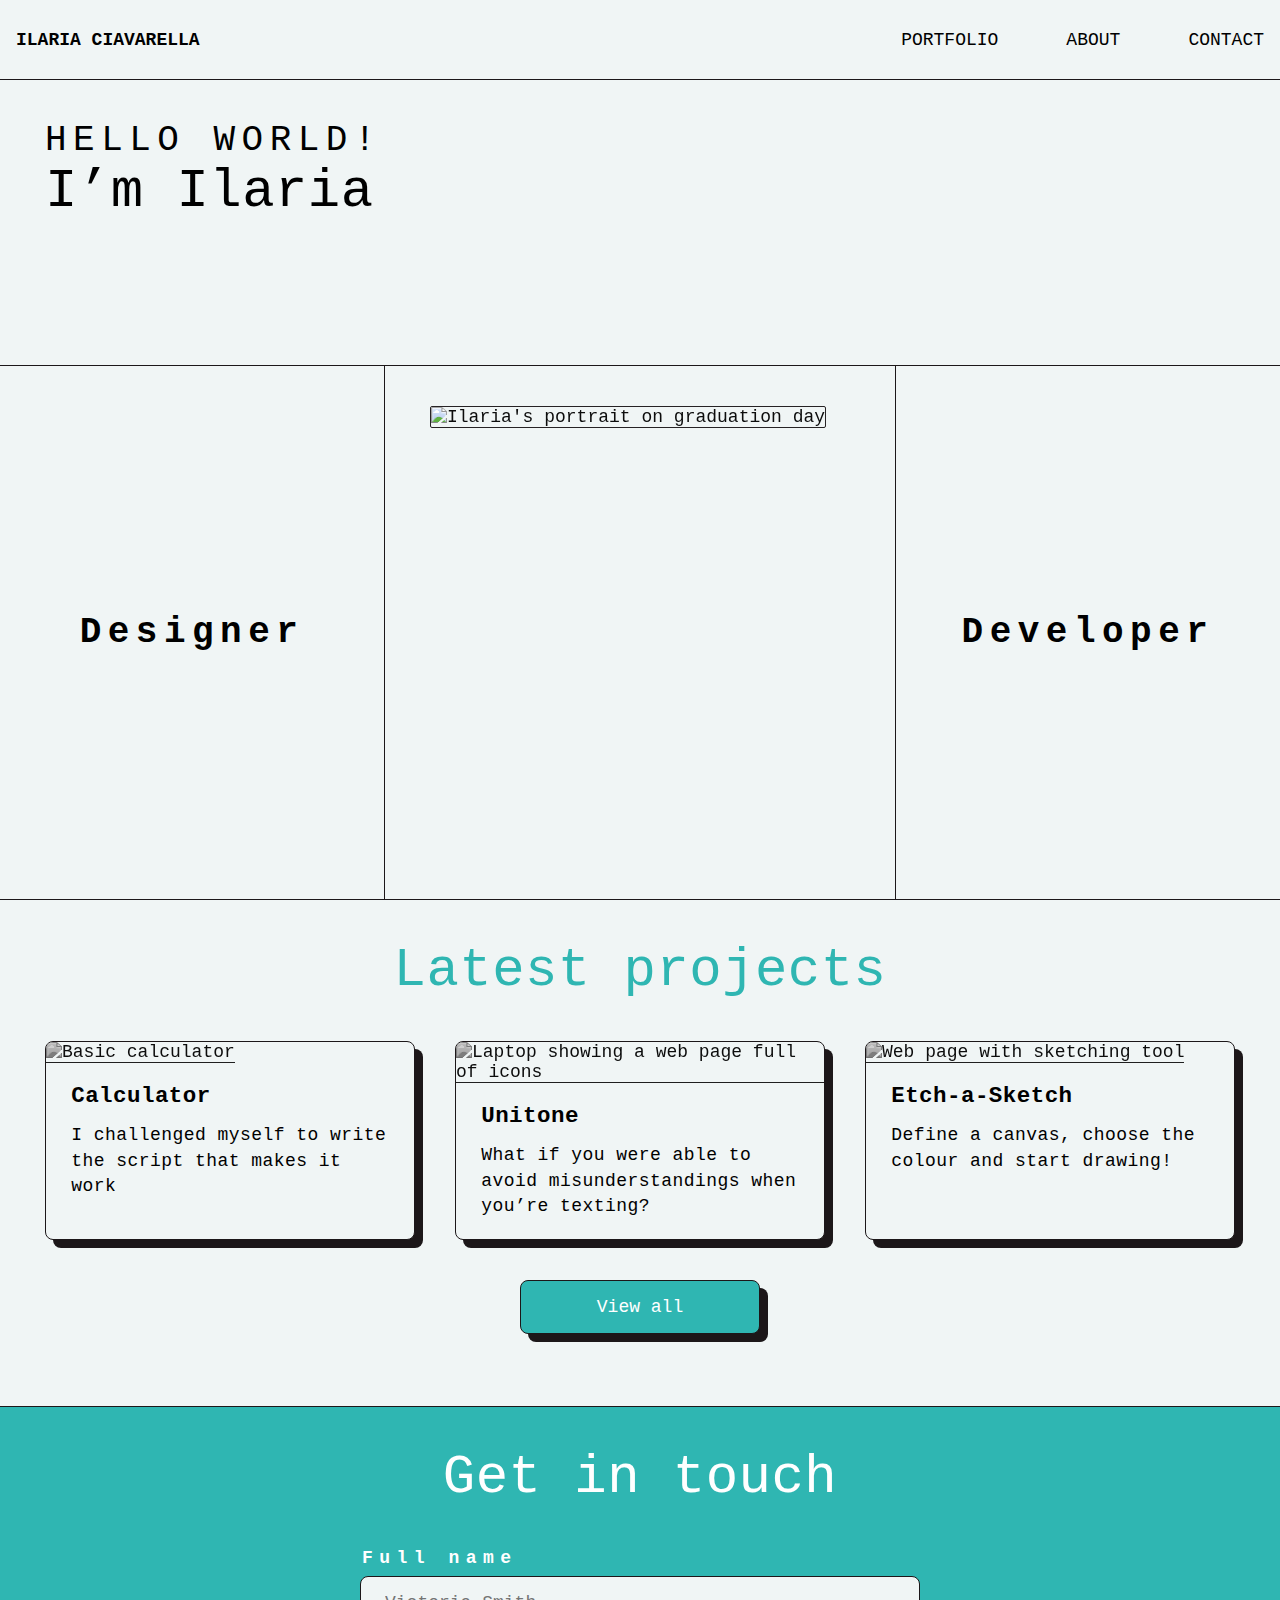
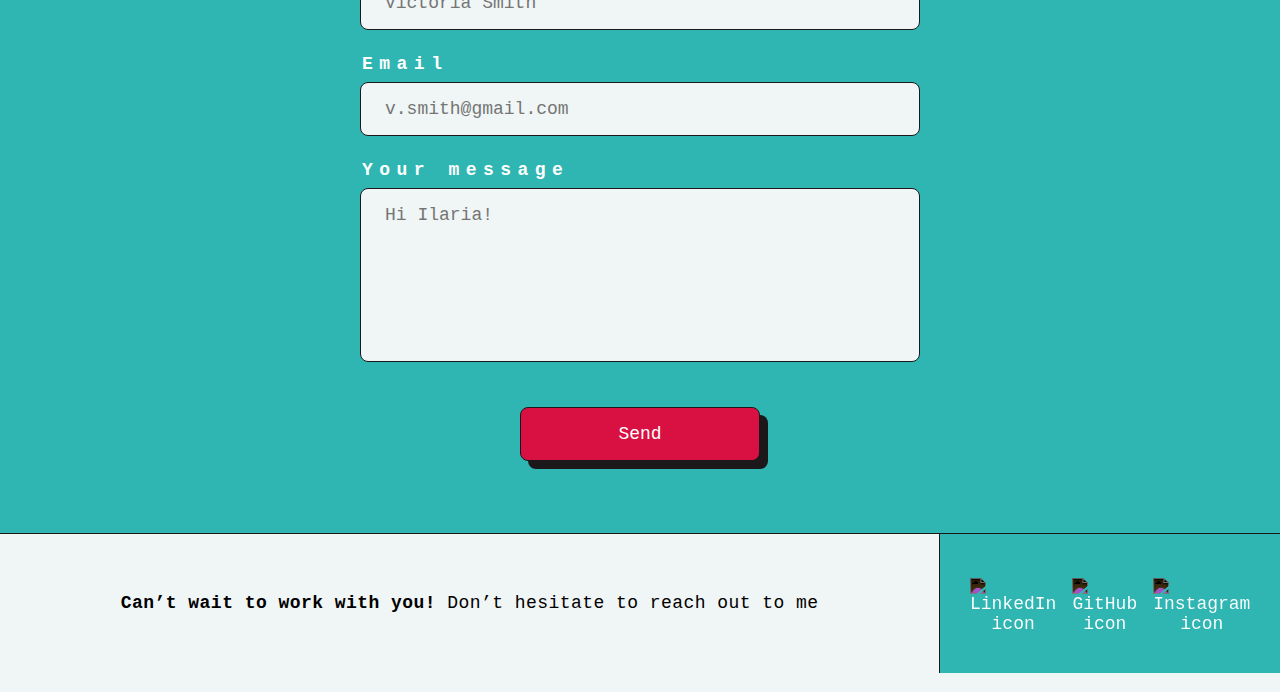
==== commit fbbd9faf: "Add favicon" ====
--- a/index.html
+++ b/index.html
@@ -7,6 +7,8 @@
 		<link
 			rel="stylesheet"
 			href="//cdn.jsdelivr.net/npm/hack-font@3.3.0/build/web/hack.css" />
+
+		<link rel="icon" type="image/x-icon" href="assets/img/ic-favicon.svg" />
 
 		<script src="assets/script/script.js" defer></script>
 
@@ -116,9 +118,9 @@
 				<div id="menu-content">
 					<div class="spacing"></div>
 					<ul class="mobile-nav">
-						<li><a href="/portfolio/">PORTFOLIO</a></li>
-						<li><a href="/about/">ABOUT</a></li>
-						<li><a href="/contact/">CONTACT</a></li>
+						<li><a href="portfolio/">PORTFOLIO</a></li>
+						<li><a href="about/">ABOUT</a></li>
+						<li><a href="contact/">CONTACT</a></li>
 					</ul>
 					<div id="nav-social">
 						<a
--- a/assets/css/styles.css
+++ b/assets/css/styles.css
@@ -185,10 +185,10 @@
     transform: scaleX(1);
   }
   .nav-link:active {
-    color: #d91143;
+    color: #2fb6b2;
   }
   .nav-link:active::after {
-    background-color: #d91143;
+    background-color: #2fb6b2;
   }
 }
 /* ---------------------------------------------------------- */
@@ -291,7 +291,7 @@
 /* ---------------------------------------------------------- */
 /* FOOTER */
 footer {
-  background-color: #d91143;
+  background-color: #2fb6b2;
   min-height: 140px;
   text-align: center;
   border-top: 1px solid #1c1719;
